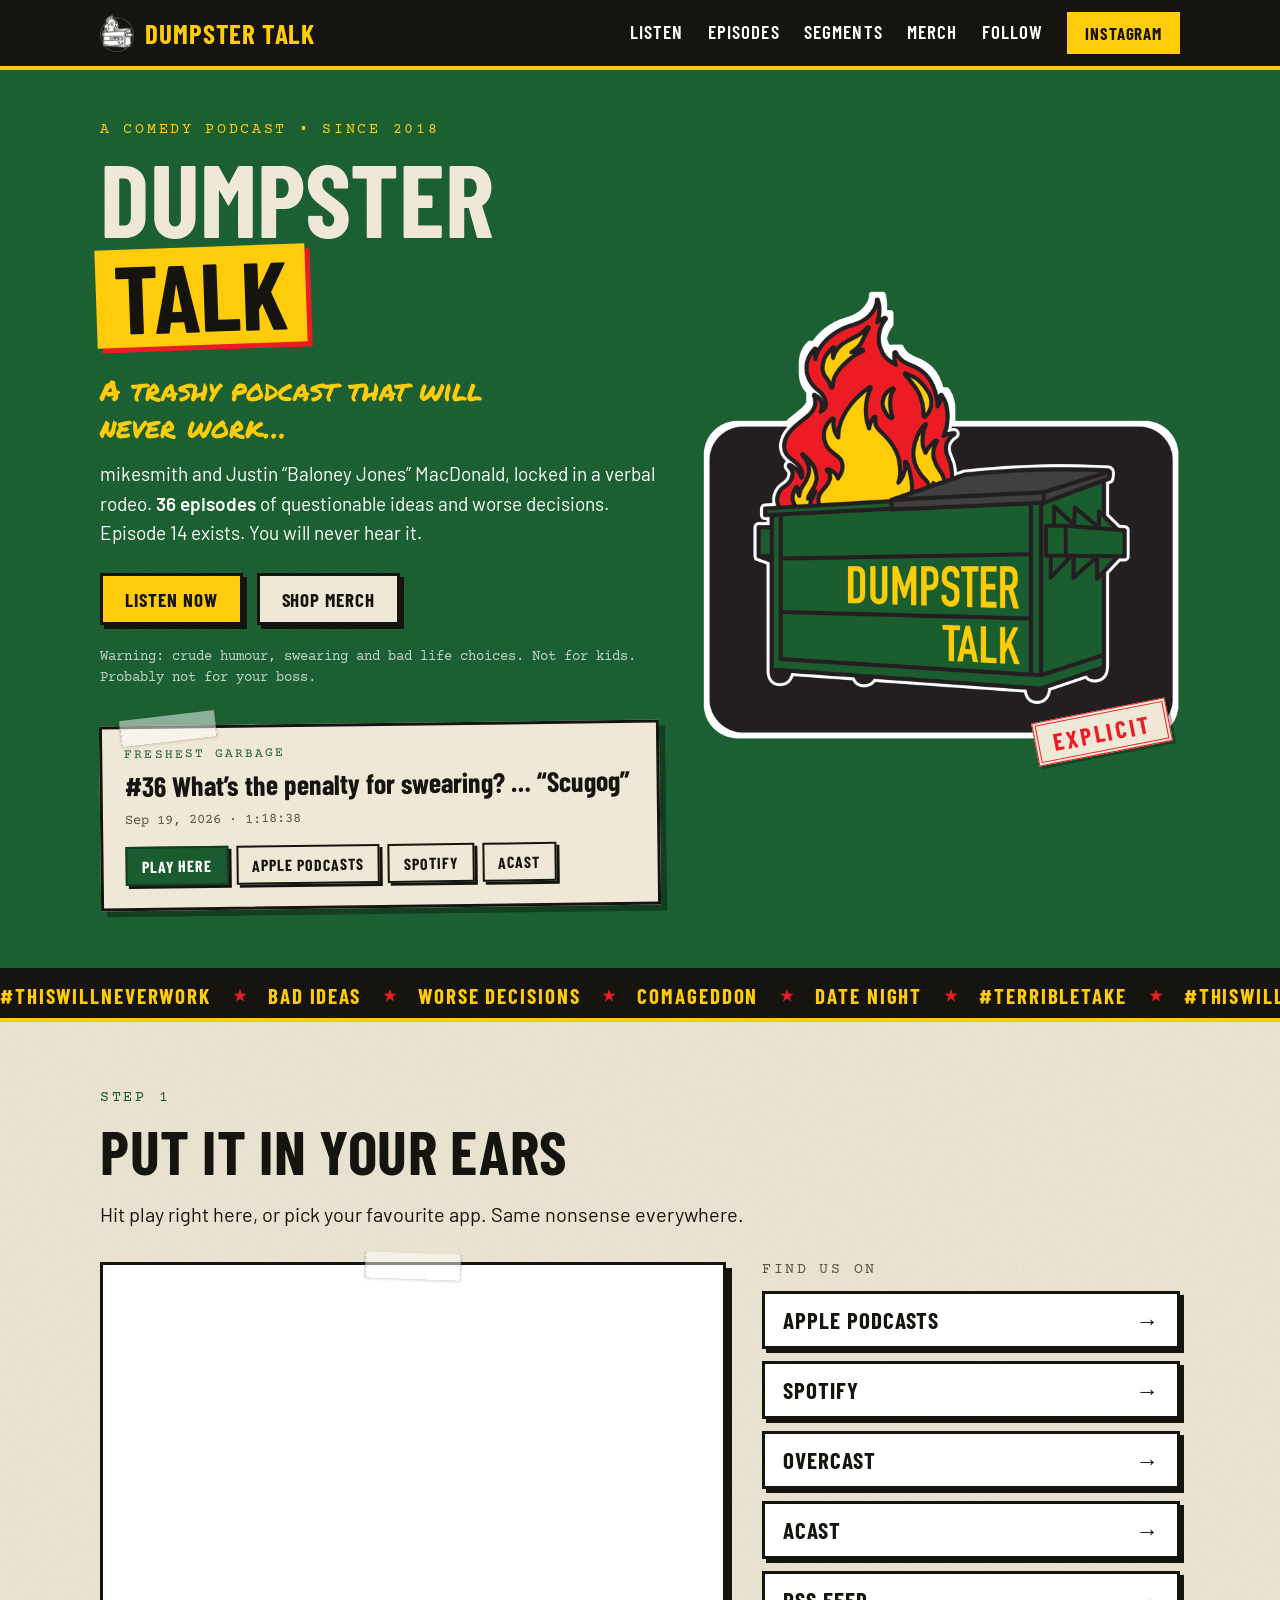
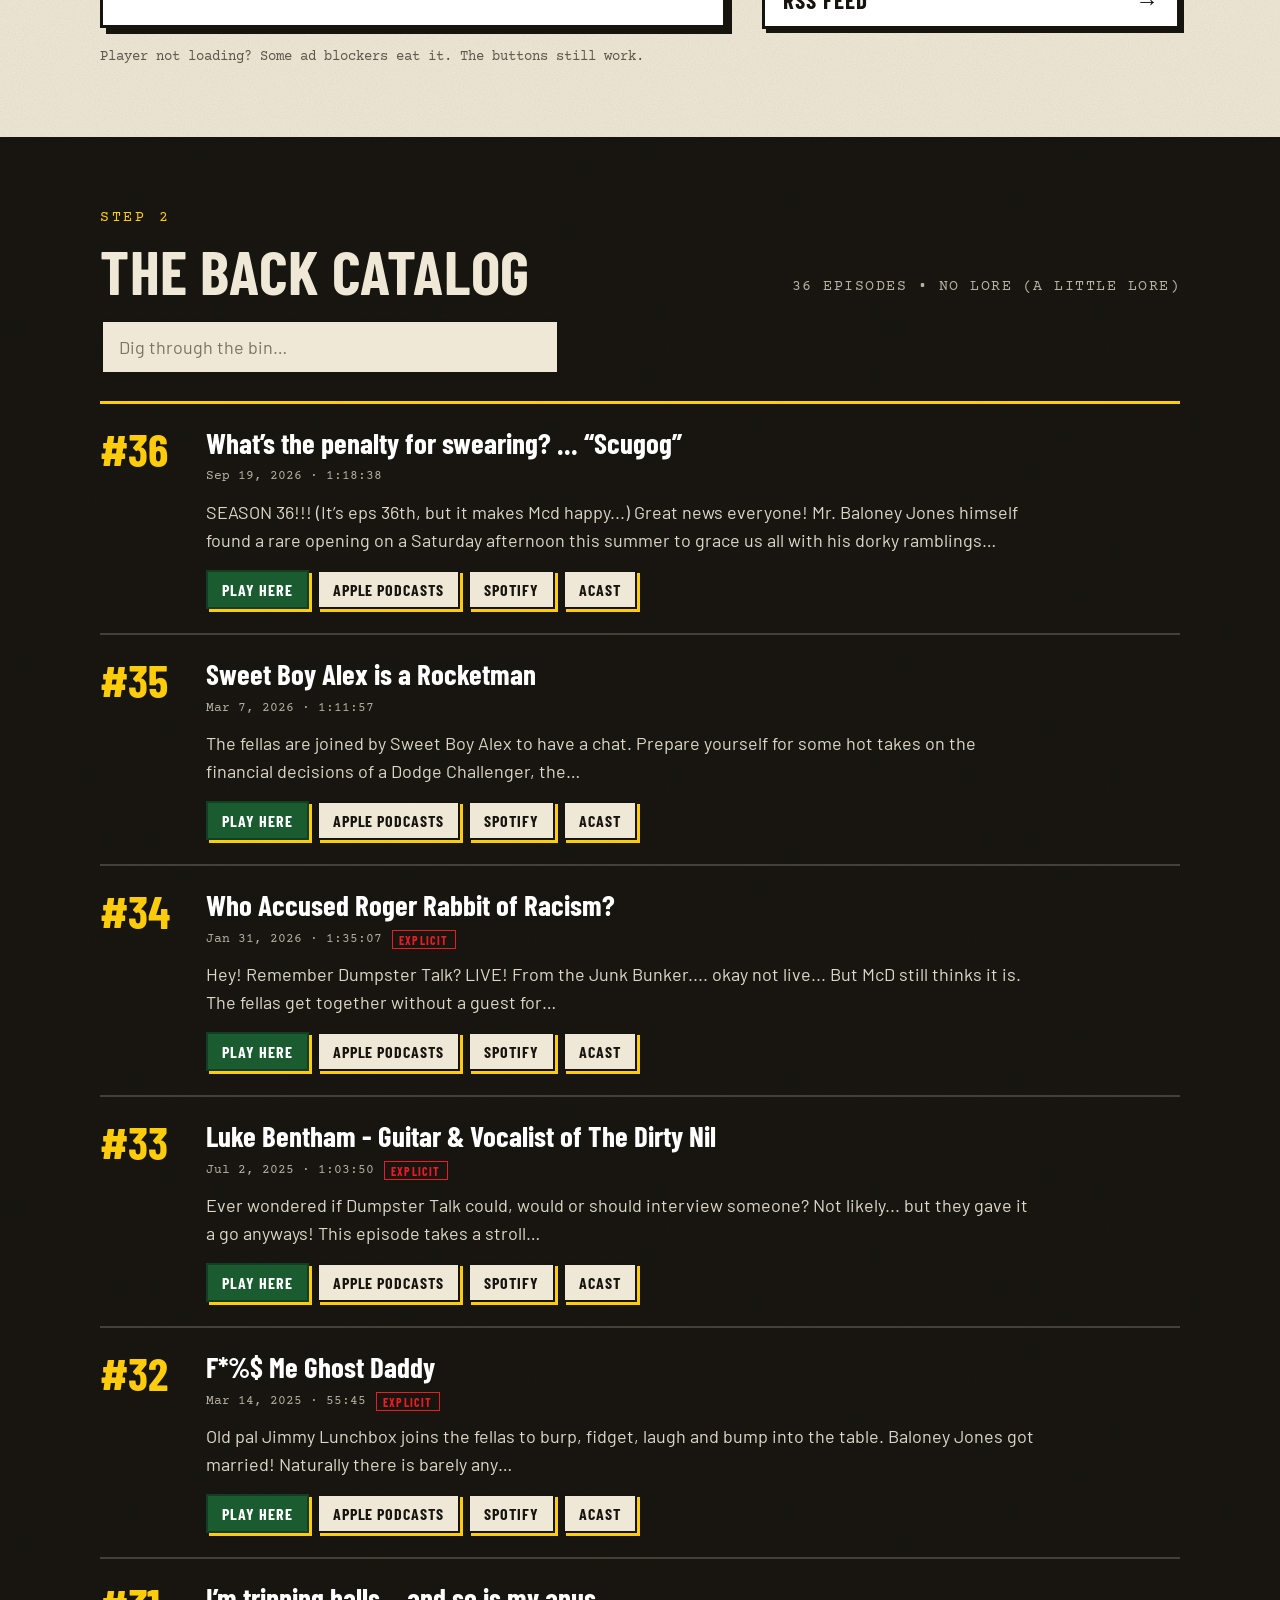
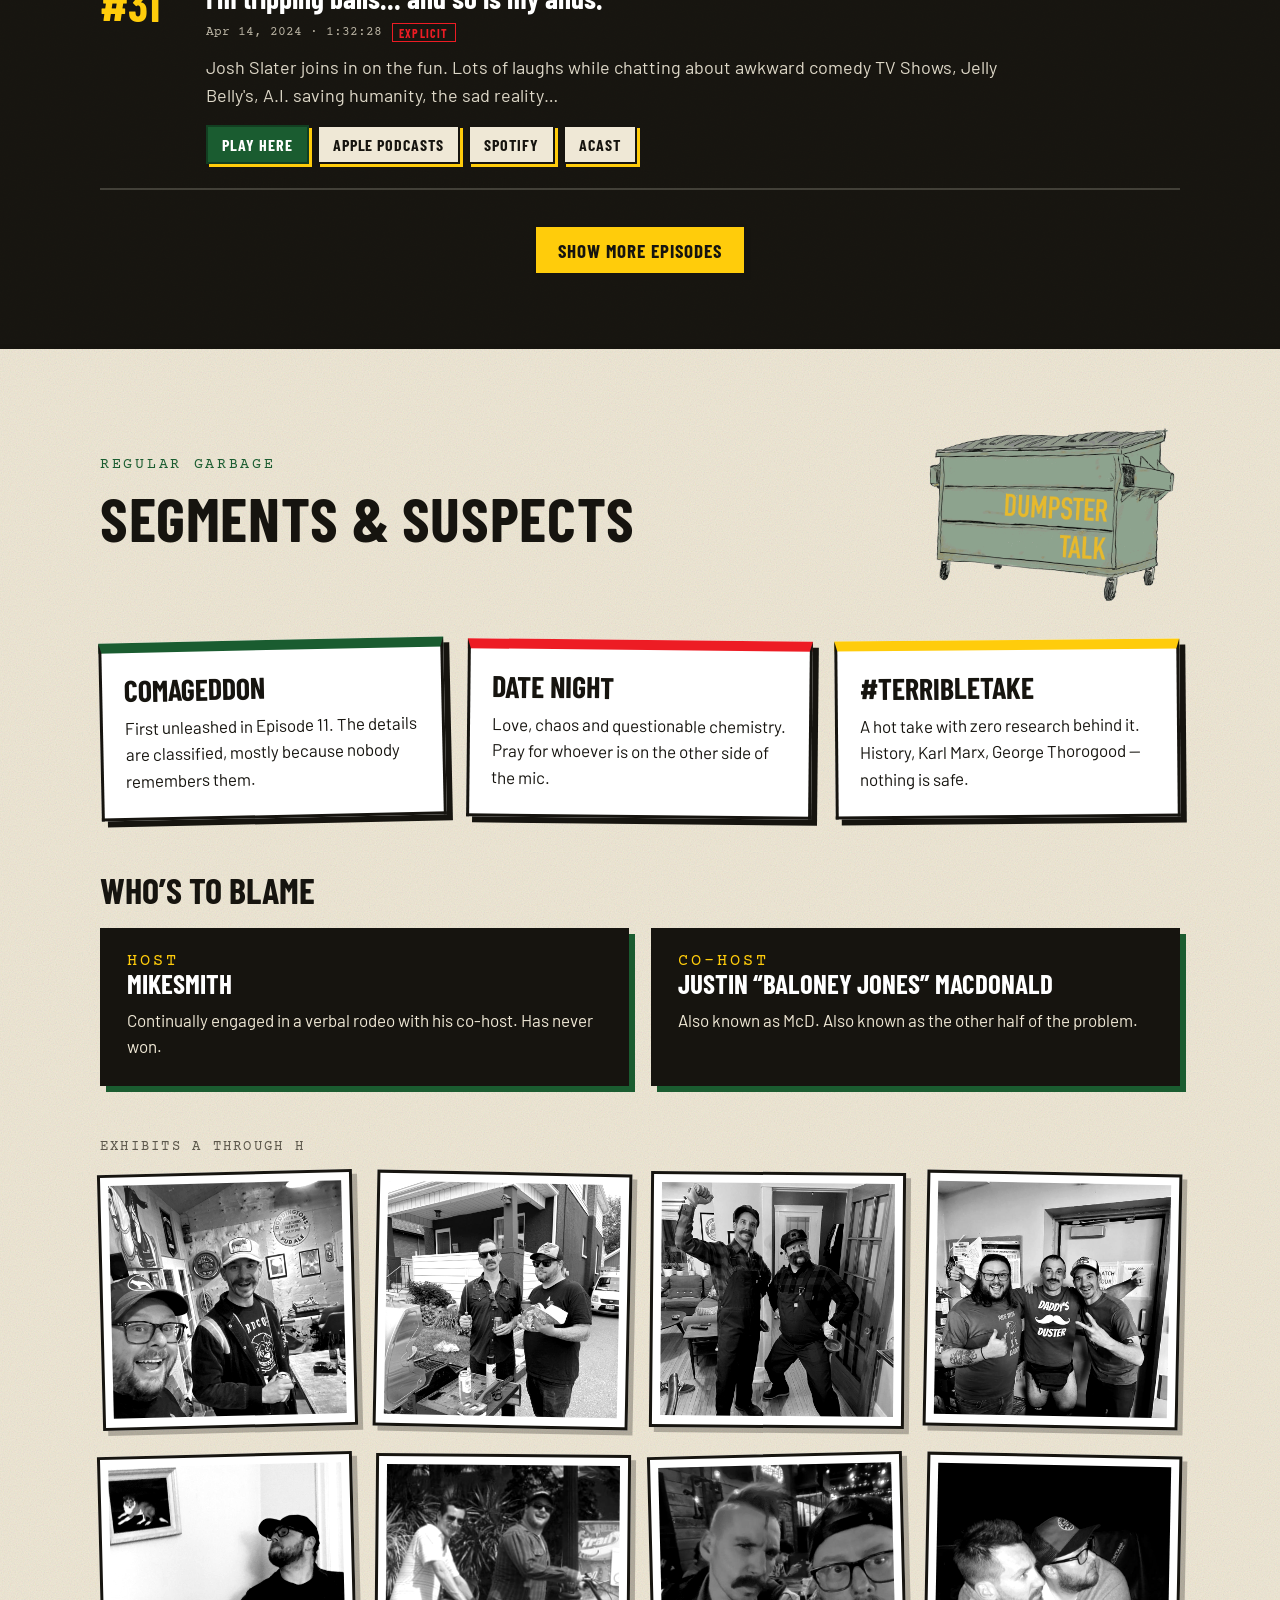
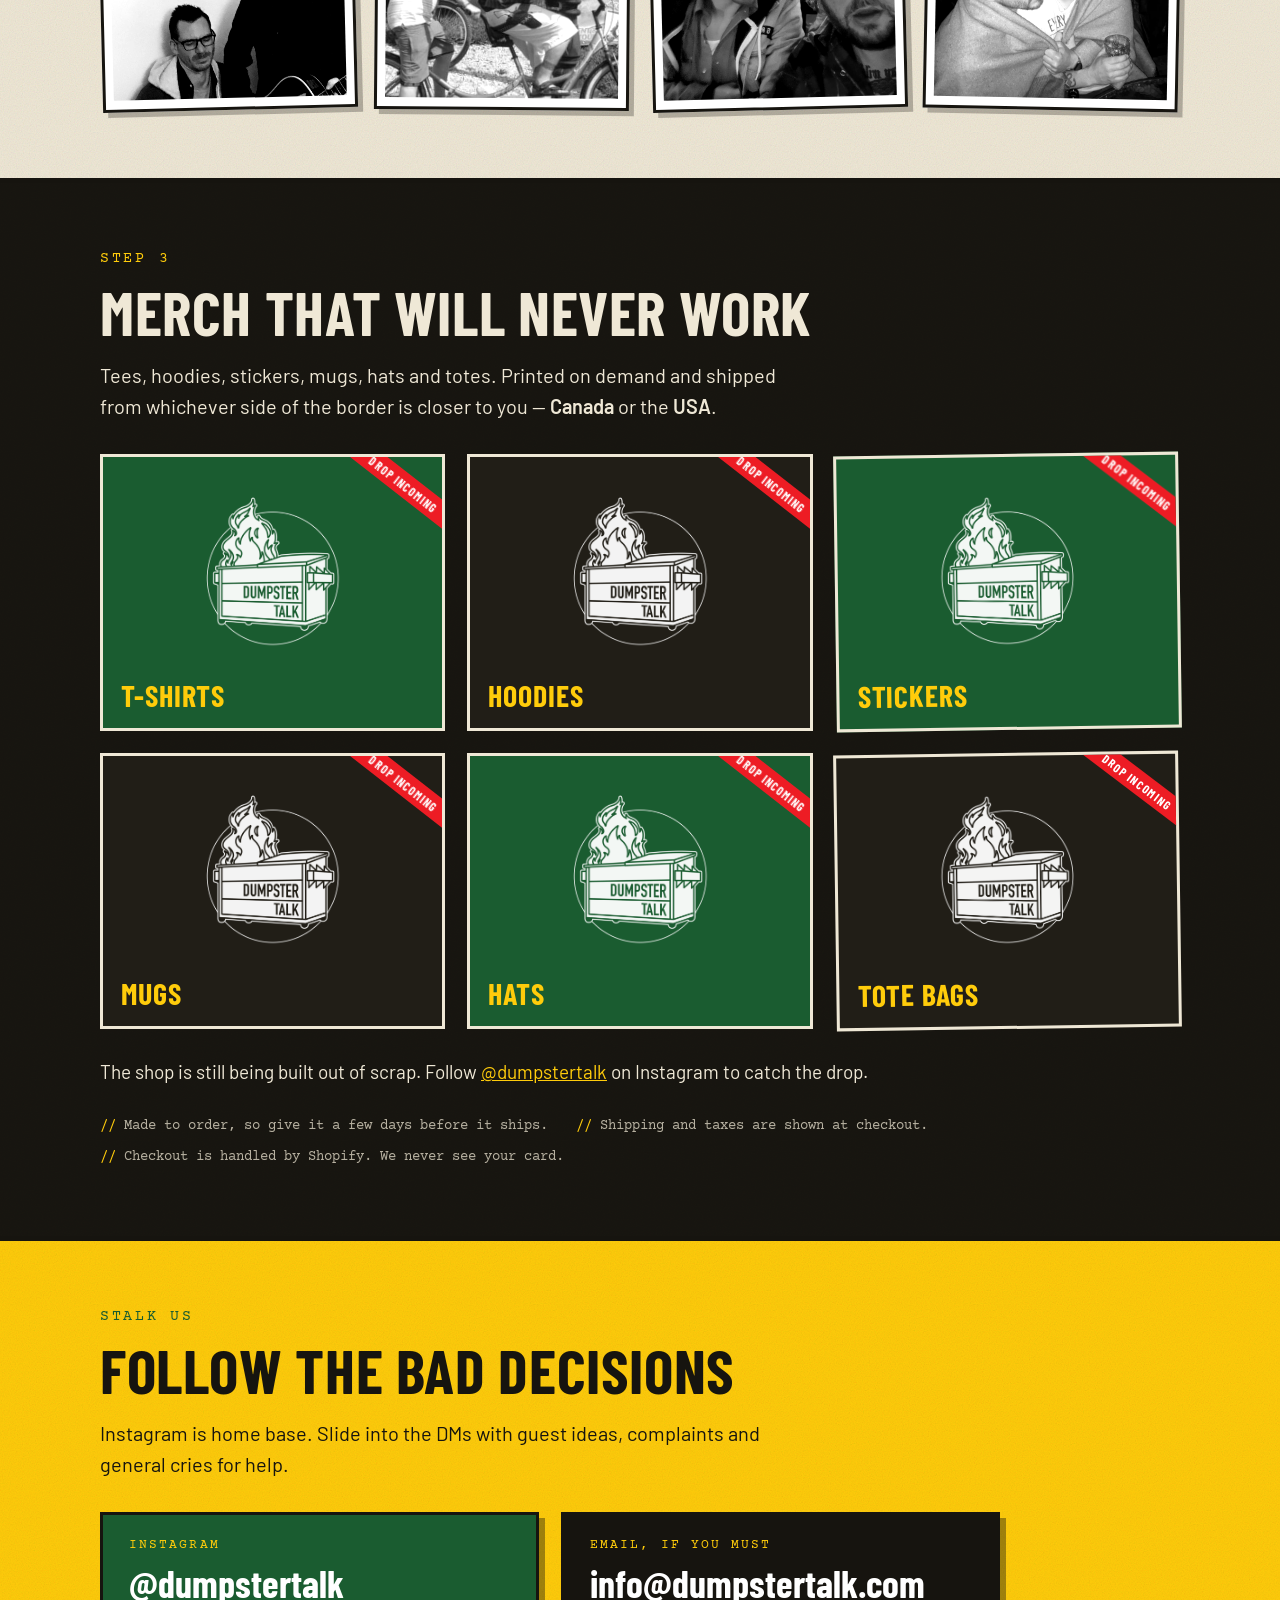
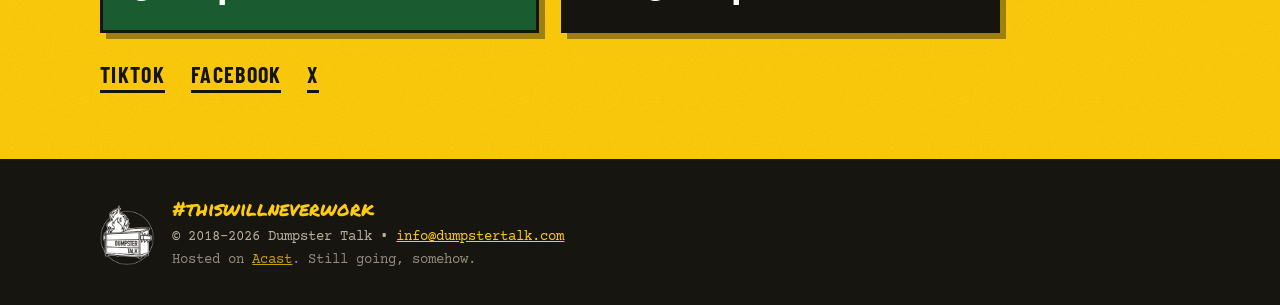
==== index.html @ 4a27d64e "Add files via upload" ====
<!doctype html>
<html lang="en">
<head>
  <meta charset="utf-8">
  <meta name="viewport" content="width=device-width, initial-scale=1">
  <title>Dumpster Talk | A trashy podcast that will never work</title>
  <meta name="description" content="Dumpster Talk: mikesmith and Justin “Baloney Jones” MacDonald, locked in a verbal rodeo since 2018. Listen on Apple Podcasts, Spotify and everywhere else. #thiswillneverwork">
  <link rel="canonical" href="https://www.dumpstertalk.com/">
  <meta name="theme-color" content="#16140f">

  <meta property="og:type" content="website">
  <meta property="og:site_name" content="Dumpster Talk">
  <meta property="og:title" content="Dumpster Talk | A trashy podcast that will never work">
  <meta property="og:description" content="Questionable ideas and worse decisions since 2018. Listen on Apple Podcasts, Spotify and everywhere else.">
  <meta property="og:url" content="https://www.dumpstertalk.com/">
  <meta property="og:image" content="https://www.dumpstertalk.com/assets/img/share.png">
  <meta name="twitter:card" content="summary_large_image">

  <link rel="icon" href="favicon.ico" sizes="any">
  <link rel="icon" type="image/png" sizes="48x48" href="assets/favicon-48.png">
  <link rel="icon" type="image/png" sizes="192x192" href="assets/favicon-192.png">
  <link rel="apple-touch-icon" href="assets/apple-touch-icon.png">

  <link rel="preload" href="assets/fonts/barlow-condensed-latin-700-normal.woff2" as="font" type="font/woff2" crossorigin>
  <link rel="preload" href="assets/fonts/barlow-latin-400-normal.woff2" as="font" type="font/woff2" crossorigin>
  <link rel="stylesheet" href="assets/style.css">

  <script type="application/ld+json">
  {
    "@context": "https://schema.org",
    "@type": "PodcastSeries",
    "name": "Dumpster Talk",
    "url": "https://www.dumpstertalk.com/",
    "description": "A comedy podcast from mikesmith and Justin “Baloney Jones” MacDonald. Questionable ideas and worse decisions since 2018.",
    "image": "https://www.dumpstertalk.com/assets/img/share.png",
    "webFeed": "https://feeds.acast.com/public/shows/dumpstertalk",
    "sameAs": [
      "https://podcasts.apple.com/us/podcast/dumpster-talk/id1402693187",
      "https://open.spotify.com/show/6BAHHbgVz55KW9GHR7UkGF",
      "https://www.instagram.com/dumpstertalk",
      "https://www.tiktok.com/@dumpstertalkpodcast",
      "https://www.facebook.com/dumpstertalk",
      "https://www.x.com/dumpstertalk"
    ]
  }
  </script>
</head>
<body>
  <a class="skip" href="#main">Skip to content</a>

  <header class="site-header">
    <div class="wrap bar">
      <a class="brand" href="#top" aria-label="Dumpster Talk, back to top">
        <img src="assets/img/logo-line.png" alt="" width="36" height="40">
        <span>Dumpster Talk</span>
      </a>
      <button class="nav-toggle" type="button" aria-expanded="false" aria-controls="site-nav">Menu</button>
      <nav class="site-nav" id="site-nav" aria-label="Main">
        <a href="#listen">Listen</a>
        <a href="#episodes">Episodes</a>
        <a href="#segments">Segments</a>
        <a href="#merch">Merch</a>
        <a href="#follow">Follow</a>
        <a class="btn btn-yellow btn-sm" href="https://www.instagram.com/dumpstertalk" target="_blank" rel="noopener">Instagram</a>
      </nav>
    </div>
  </header>

  <main id="main">

    <!-- HERO -->
    <section class="hero grain" id="top">
      <div class="wrap hero-grid">
        <div class="hero-text">
          <p class="kicker">A comedy podcast &bull; since 2018</p>
          <h1 class="hero-title"><span class="ht-1">Dumpster</span><span class="ht-2">Talk</span></h1>
          <p class="tagline">A trashy podcast that will never work&hellip;</p>
          <p class="lede">
            mikesmith and Justin &ldquo;Baloney Jones&rdquo; MacDonald, locked in a verbal rodeo.
            <strong><span data-ep-count>36</span> episodes</strong> of questionable ideas and worse decisions.
            Episode 14 exists. You will never hear it.
          </p>
          <div class="btn-row">
            <a class="btn btn-yellow" href="#listen">Listen now</a>
            <a class="btn btn-white" href="#merch">Shop merch</a>
          </div>
          <p class="warning">Warning: crude humour, swearing and bad life choices. Not for kids. Probably not for your boss.</p>

          <div class="latest card-tilt" id="latest" hidden>
            <span class="tape tape-tl" aria-hidden="true"></span>
            <p class="latest-label">Freshest garbage</p>
            <h2 class="latest-title" id="latest-title"></h2>
            <p class="latest-meta" id="latest-meta"></p>
            <div class="ep-actions" id="latest-actions"></div>
          </div>
        </div>

        <div class="hero-art">
          <img src="assets/img/logo-color.png" width="1400" height="1318" alt="Dumpster Talk logo: a green dumpster on fire">
          <span class="stamp" aria-hidden="true">Explicit</span>
        </div>
      </div>
    </section>

    <!-- TICKER -->
    <div class="ticker" aria-hidden="true">
      <div class="ticker-track">
        <span>#thiswillneverwork</span><b>&#9733;</b><span>bad ideas</span><b>&#9733;</b><span>worse decisions</span><b>&#9733;</b><span>comageddon</span><b>&#9733;</b><span>date night</span><b>&#9733;</b><span>#terribletake</span><b>&#9733;</b>
        <span>#thiswillneverwork</span><b>&#9733;</b><span>bad ideas</span><b>&#9733;</b><span>worse decisions</span><b>&#9733;</b><span>comageddon</span><b>&#9733;</b><span>date night</span><b>&#9733;</b><span>#terribletake</span><b>&#9733;</b>
      </div>
    </div>

    <!-- LISTEN -->
    <section class="section paper grain" id="listen">
      <div class="wrap">
        <p class="kicker on-paper">Step 1</p>
        <h2 class="section-title">Put it in your ears</h2>
        <p class="section-lede">Hit play right here, or pick your favourite app. Same nonsense everywhere.</p>

        <div class="listen-grid">
          <div>
            <div class="player-box">
              <span class="tape tape-top" aria-hidden="true"></span>
              <iframe id="player" title="Dumpster Talk player" src="https://embed.acast.com/6254949841eb830014151378?feed=true" width="100%" height="360" frameborder="0" loading="lazy" allow="autoplay; clipboard-write"></iframe>
            </div>
            <p class="player-note">
              <button class="linklike" id="player-reset" type="button" hidden>&larr; Back to the full episode list in the player</button>
              <span class="player-fallback">Player not loading? Some ad blockers eat it. The buttons still work.</span>
            </p>
          </div>
          <div>
            <p class="small-head">Find us on</p>
            <ul class="plat-list">
              <li><a href="https://podcasts.apple.com/us/podcast/dumpster-talk/id1402693187" target="_blank" rel="noopener">Apple Podcasts <i aria-hidden="true">&rarr;</i></a></li>
              <li><a href="https://open.spotify.com/show/6BAHHbgVz55KW9GHR7UkGF" target="_blank" rel="noopener">Spotify <i aria-hidden="true">&rarr;</i></a></li>
              <li><a href="https://overcast.fm/itunes1402693187" target="_blank" rel="noopener">Overcast <i aria-hidden="true">&rarr;</i></a></li>
              <li><a href="https://shows.acast.com/dumpstertalk" target="_blank" rel="noopener">Acast <i aria-hidden="true">&rarr;</i></a></li>
              <li><a href="https://feeds.acast.com/public/shows/dumpstertalk" target="_blank" rel="noopener">RSS feed <i aria-hidden="true">&rarr;</i></a></li>
              <!-- More platforms: copy one of the lines above and swap in the name and link. -->
            </ul>
          </div>
        </div>
      </div>
    </section>

    <!-- EPISODES -->
    <section class="section dark grain" id="episodes">
      <div class="wrap">
        <div class="section-head">
          <div>
            <p class="kicker">Step 2</p>
            <h2 class="section-title">The back catalog</h2>
          </div>
          <p class="count"><span data-ep-count>36</span> episodes &bull; no lore (a little lore)</p>
        </div>

        <label class="search">
          <span class="sr-only">Search episodes</span>
          <input id="ep-search" type="search" placeholder="Dig through the bin&hellip;" autocomplete="off">
        </label>

        <ol class="ep-list" id="ep-list"></ol>
        <p class="more-row"><button class="btn btn-yellow" id="ep-more" type="button" hidden>Show more episodes</button></p>
        <noscript><p>Turn on JavaScript to dig through the bin here, or <a href="https://shows.acast.com/dumpstertalk">see every episode on Acast</a>.</p></noscript>
      </div>
    </section>

    <!-- SEGMENTS + SUSPECTS -->
    <section class="section paper grain" id="segments">
      <div class="wrap">
        <div class="seg-head">
          <div>
            <p class="kicker on-paper">Regular garbage</p>
            <h2 class="section-title">Segments &amp; suspects</h2>
          </div>
          <img class="seg-sketch" src="assets/img/sketch.png" width="760" height="552" alt="A hand-drawn green dumpster with Dumpster Talk on the side" loading="lazy">
        </div>

        <ul class="tickets">
          <li class="ticket t1">
            <h3>Comageddon</h3>
            <p>First unleashed in Episode 11. The details are classified, mostly because nobody remembers them.</p>
          </li>
          <li class="ticket t2">
            <h3>Date Night</h3>
            <p>Love, chaos and questionable chemistry. Pray for whoever is on the other side of the mic.</p>
          </li>
          <li class="ticket t3">
            <h3>#TerribleTake</h3>
            <p>A hot take with zero research behind it. History, Karl Marx, George Thorogood &mdash; nothing is safe.</p>
          </li>
        </ul>

        <h3 class="sub-title">Who&rsquo;s to blame</h3>
        <div class="hosts">
          <article class="host">
            <p class="host-role">Host</p>
            <h4>mikesmith</h4>
            <p>Continually engaged in a verbal rodeo with his co-host. Has never won.</p>
          </article>
          <article class="host">
            <p class="host-role">Co-host</p>
            <h4>Justin &ldquo;Baloney Jones&rdquo; MacDonald</h4>
            <p>Also known as McD. Also known as the other half of the problem.</p>
          </article>
        </div>

        <p class="wall-label">Exhibits A through H</p>
        <ul class="wall">
          <li class="snap"><img src="assets/img/photos/bunker.jpg" width="880" height="1173" alt="The two hosts in a wood-panelled garage" loading="lazy"></li>
          <li class="snap"><img src="assets/img/photos/bbq.jpg" width="880" height="1173" alt="The two hosts standing at a barbecue holding hot dogs" loading="lazy"></li>
          <li class="snap"><img src="assets/img/photos/costumes.jpg" width="880" height="1173" alt="The two hosts in overalls and fake moustaches" loading="lazy"></li>
          <li class="snap"><img src="assets/img/photos/darts.jpg" width="880" height="1173" alt="Three friends posing in a dart league room" loading="lazy"></li>
          <li class="snap"><img src="assets/img/photos/guitar.jpg" width="880" height="880" alt="One host playing guitar while the other sits beside him" loading="lazy"></li>
          <li class="snap"><img src="assets/img/photos/bike.jpg" width="880" height="495" alt="The two hosts on a tandem bicycle" loading="lazy"></li>
          <li class="snap"><img src="assets/img/photos/bar.jpg" width="880" height="660" alt="The two hosts in a bar" loading="lazy"></li>
          <li class="snap"><img src="assets/img/photos/blanket.jpg" width="880" height="660" alt="The two hosts wrapped in one blanket outdoors at night" loading="lazy"></li>
        </ul>
      </div>
    </section>

    <!-- MERCH -->
    <section class="section dark grain" id="merch">
      <div class="wrap">
        <p class="kicker">Step 3</p>
        <h2 class="section-title">Merch that will never work</h2>
        <p class="section-lede">Tees, hoodies, stickers, mugs, hats and totes. Printed on demand and shipped from whichever side of the border is closer to you &mdash; <strong>Canada</strong> or the <strong>USA</strong>.</p>

        <div id="merch-store" class="merch-store" aria-live="polite"></div>

        <ul class="merch-notes">
          <li>Made to order, so give it a few days before it ships.</li>
          <li>Shipping and taxes are shown at checkout.</li>
          <li>Checkout is handled by Shopify. We never see your card.</li>
        </ul>
      </div>
    </section>

    <!-- FOLLOW -->
    <section class="section yellow grain" id="follow">
      <div class="wrap">
        <p class="kicker on-paper">Stalk us</p>
        <h2 class="section-title">Follow the bad decisions</h2>
        <p class="section-lede">Instagram is home base. Slide into the DMs with guest ideas, complaints and general cries for help.</p>

        <div class="contact-grid">
          <a class="contact-card primary" href="https://www.instagram.com/dumpstertalk" target="_blank" rel="noopener">
            <span class="cc-label">Instagram</span>
            <span class="cc-main">@dumpstertalk</span>
          </a>
          <a class="contact-card" href="mailto:info@dumpstertalk.com">
            <span class="cc-label">Email, if you must</span>
            <span class="cc-main">info@dumpstertalk.com</span>
          </a>
        </div>

        <ul class="social-row">
          <li><a href="https://www.tiktok.com/@dumpstertalkpodcast" target="_blank" rel="noopener">TikTok</a></li>
          <li><a href="https://www.facebook.com/dumpstertalk" target="_blank" rel="noopener">Facebook</a></li>
          <li><a href="https://www.x.com/dumpstertalk" target="_blank" rel="noopener">X</a></li>
        </ul>
      </div>
    </section>
  </main>

  <footer class="site-footer grain">
    <div class="wrap foot">
      <img src="assets/img/logo-line.png" alt="" width="54" height="60">
      <div>
        <p class="foot-tag">#thiswillneverwork</p>
        <p class="foot-line">&copy; 2018&ndash;<span data-year>2026</span> Dumpster Talk &bull; <a href="mailto:info@dumpstertalk.com">info@dumpstertalk.com</a></p>
        <p class="foot-line small">Hosted on <a href="https://shows.acast.com/dumpstertalk" target="_blank" rel="noopener">Acast</a>. Still going, somehow.</p>
      </div>
    </div>
  </footer>

  <script src="data/episodes.js"></script>
  <script src="assets/store-config.js"></script>
  <script src="assets/main.js"></script>
</body>
</html>
---- assets/style.css ----
/* ==========================================================
   DUMPSTER TALK
   Colours and type come from the show's own logos.
   Change a colour in :root and the whole site follows.
   ========================================================== */

/* Self-hosted fonts (SIL Open Font License, see assets/fonts) */
@font-face { font-family: "Barlow Condensed"; font-weight: 600; font-style: normal; font-display: swap; src: url("fonts/barlow-condensed-latin-600-normal.woff2") format("woff2"); }
@font-face { font-family: "Barlow Condensed"; font-weight: 700; font-style: normal; font-display: swap; src: url("fonts/barlow-condensed-latin-700-normal.woff2") format("woff2"); }
@font-face { font-family: "Barlow"; font-weight: 400; font-style: normal; font-display: swap; src: url("fonts/barlow-latin-400-normal.woff2") format("woff2"); }
@font-face { font-family: "Barlow"; font-weight: 600; font-style: normal; font-display: swap; src: url("fonts/barlow-latin-600-normal.woff2") format("woff2"); }
@font-face { font-family: "Permanent Marker"; font-weight: 400; font-style: normal; font-display: swap; src: url("fonts/permanent-marker-latin-400-normal.woff2") format("woff2"); }
@font-face { font-family: "Courier Prime"; font-weight: 400; font-style: normal; font-display: swap; src: url("fonts/courier-prime-latin-400-normal.woff2") format("woff2"); }

:root {
  --green: #1a5c30;
  --green-dark: #123f21;
  --yellow: #ffcc0b;
  --red: #ed1c24;
  --ink: #16140f;
  --paper: #efe8d6;
  --white: #ffffff;
  --muted: #5c574b;
  --line: #cfc7b0;
  --dim: #b7b1a1;

  --head: "Barlow Condensed", "Arial Narrow", Arial, sans-serif;
  --body: "Barlow", Arial, sans-serif;
  --marker: "Permanent Marker", "Comic Sans MS", cursive;
  --mono: "Courier Prime", "Courier New", monospace;
  --border: 3px solid var(--ink);
}

*, *::before, *::after { box-sizing: border-box; }
html { scroll-behavior: smooth; scroll-padding-top: 72px; }
body {
  margin: 0;
  background: var(--paper);
  color: var(--ink);
  font: 400 18px/1.55 var(--body);
  -webkit-font-smoothing: antialiased;
  overflow-x: hidden;
}
img { max-width: 100%; height: auto; display: block; }
a { color: inherit; }
h1, h2, h3, h4 { font-family: var(--head); font-weight: 700; line-height: 1; margin: 0; }
p { margin: 0 0 1em; }
[hidden] { display: none !important; }
strong { font-weight: 600; }

:focus-visible { outline: 3px solid var(--red); outline-offset: 3px; }
.dark :focus-visible, .site-header :focus-visible, .site-footer :focus-visible, .hero :focus-visible { outline-color: var(--yellow); }

.wrap { width: 100%; max-width: 1120px; margin: 0 auto; padding: 0 20px; position: relative; z-index: 1; }
.sr-only { position: absolute; width: 1px; height: 1px; overflow: hidden; clip: rect(0 0 0 0); white-space: nowrap; }
.skip { position: absolute; left: 12px; top: -70px; background: var(--yellow); color: var(--ink); padding: 10px 14px; font-weight: 600; z-index: 100; border: var(--border); }
.skip:focus { top: 12px; }

/* ---------- Grubby paper grain ---------- */
.grain { position: relative; }
.grain::after {
  content: ""; position: absolute; inset: 0; pointer-events: none; z-index: 0;
  opacity: .5; mix-blend-mode: multiply;
  background-image: url("data:image/svg+xml,%3Csvg xmlns='http://www.w3.org/2000/svg' width='220' height='220'%3E%3Cfilter id='n'%3E%3CfeTurbulence type='fractalNoise' baseFrequency='.85' numOctaves='3'/%3E%3C/filter%3E%3Crect width='220' height='220' filter='url(%23n)' opacity='.38'/%3E%3C/svg%3E");
}
.dark.grain::after, .hero.grain::after, .site-footer.grain::after { mix-blend-mode: overlay; opacity: .42; }

/* ---------- Buttons ---------- */
.btn {
  display: inline-block;
  font: 700 19px/1 var(--head);
  text-transform: uppercase;
  letter-spacing: .05em;
  text-decoration: none;
  padding: 14px 22px 13px;
  border: var(--border);
  cursor: pointer;
  background: var(--white);
  color: var(--ink);
  box-shadow: 4px 4px 0 var(--ink);
  transition: transform .08s, box-shadow .08s;
}
.btn:hover { transform: translate(-2px, -2px); box-shadow: 6px 6px 0 var(--ink); }
.btn:active { transform: translate(2px, 2px); box-shadow: 1px 1px 0 var(--ink); }
.btn-yellow { background: var(--yellow); }
.btn-white { background: var(--paper); }
.btn-sm { padding: 10px 15px 9px; font-size: 17px; box-shadow: 3px 3px 0 var(--ink); }
.btn-row { display: flex; flex-wrap: wrap; gap: 14px; margin-top: 26px; }

/* ---------- Tape ---------- */
.tape {
  position: absolute; width: 96px; height: 26px; z-index: 3;
  background: rgba(255,255,255,.5);
  border-left: 1px dashed rgba(0,0,0,.22);
  border-right: 1px dashed rgba(0,0,0,.22);
  box-shadow: 0 1px 3px rgba(0,0,0,.18);
}
.tape-tl { top: -13px; left: 18px; transform: rotate(-6deg); }
.tape-top { top: -12px; left: 50%; margin-left: -48px; transform: rotate(2deg); }

/* ---------- Header ---------- */
.site-header { position: sticky; top: 0; z-index: 50; background: var(--ink); color: var(--white); border-bottom: 4px solid var(--yellow); }
.bar { display: flex; align-items: center; justify-content: space-between; min-height: 66px; gap: 16px; }
.brand { display: flex; align-items: center; gap: 11px; text-decoration: none; }
.brand img { height: 38px; width: auto; }
.brand span { font: 700 27px/1 var(--head); text-transform: uppercase; letter-spacing: .03em; color: var(--yellow); }
.site-nav { display: flex; align-items: center; gap: 24px; }
.site-nav a:not(.btn) { font: 600 19px/1 var(--head); text-transform: uppercase; letter-spacing: .06em; text-decoration: none; padding: 6px 0; border-bottom: 3px solid transparent; }
.site-nav a:not(.btn):hover { border-bottom-color: var(--yellow); }
.site-nav .btn { box-shadow: none; border-color: var(--yellow); }
.nav-toggle { display: none; font: 700 18px/1 var(--head); text-transform: uppercase; letter-spacing: .06em; background: none; color: var(--white); border: 2px solid var(--white); padding: 9px 14px 8px; cursor: pointer; }

/* ---------- Kickers, titles ---------- */
.kicker { font: 400 15px/1 var(--mono); text-transform: uppercase; letter-spacing: .18em; margin: 0 0 14px; color: var(--yellow); }
.kicker.on-paper { color: var(--green); }
.section-title { font-size: clamp(42px, 6vw, 62px); text-transform: uppercase; letter-spacing: .01em; margin: 0 0 18px; text-wrap: balance; }
.section-lede { font-size: 20px; max-width: 34em; margin: 0 0 32px; }
.small-head { font: 400 15px/1 var(--mono); text-transform: uppercase; letter-spacing: .16em; color: var(--muted); margin: 0 0 14px; }
.sub-title { font-size: clamp(28px, 4vw, 36px); text-transform: uppercase; margin: 54px 0 20px; }

/* ---------- Hero ---------- */
.hero { background: var(--green); color: var(--white); padding: 52px 0 60px; border-bottom: 5px solid var(--ink); }
.hero-grid { display: grid; grid-template-columns: 1.08fr .92fr; gap: 40px; align-items: center; }
.hero-title { display: flex; flex-direction: column; align-items: flex-start; gap: 4px; }
.ht-1 { font-size: clamp(56px, 8.6vw, 104px); line-height: .88; text-transform: uppercase; color: var(--paper); }
.ht-2 {
  font-size: clamp(52px, 8vw, 96px); line-height: .9; text-transform: uppercase;
  color: var(--ink); background: var(--yellow); padding: 4px 18px 8px;
  transform: rotate(-2deg); box-shadow: 5px 5px 0 var(--red); margin-left: -4px;
}
.tagline { font: 400 clamp(21px, 3vw, 29px)/1.28 var(--marker); color: var(--yellow); margin: 26px 0 14px; max-width: 16em; }
.lede { font-size: 19px; max-width: 30em; margin: 0; }
.warning { font: 400 14px/1.5 var(--mono); color: rgba(255,255,255,.72); margin: 22px 0 0; max-width: 40em; }

.hero-art { position: relative; }
.hero-art img { width: 100%; max-width: 520px; margin-left: auto; }
.stamp {
  position: absolute; right: 2%; bottom: -14px;
  font: 700 24px/1 var(--head); text-transform: uppercase; letter-spacing: .12em;
  color: var(--red); border: 4px double var(--red); padding: 7px 14px 5px;
  transform: rotate(-11deg); background: var(--paper);
  box-shadow: 3px 3px 0 rgba(0,0,0,.28);
}

.latest { position: relative; margin-top: 34px; background: var(--paper); color: var(--ink); border: var(--border); padding: 20px 22px 22px; max-width: 560px; box-shadow: 6px 6px 0 rgba(0,0,0,.35); }
.card-tilt { transform: rotate(-.7deg); }
.latest-label { font: 400 13px/1 var(--mono); text-transform: uppercase; letter-spacing: .16em; color: var(--green); margin: 0 0 10px; }
.latest-title { font-size: 28px; line-height: 1.06; }
.latest-meta { font: 400 14px/1.5 var(--mono); color: var(--muted); margin: 9px 0 14px; display: flex; flex-wrap: wrap; align-items: center; gap: 4px 10px; }

/* ---------- Ticker ---------- */
.ticker { background: var(--ink); color: var(--yellow); overflow: hidden; padding: 11px 0; border-bottom: 4px solid var(--yellow); }
.ticker-track { display: flex; align-items: center; gap: 22px; width: max-content; animation: roll 42s linear infinite; }
.ticker-track span { font: 700 21px/1 var(--head); text-transform: uppercase; letter-spacing: .09em; white-space: nowrap; }
.ticker-track b { color: var(--red); font-size: 15px; }
@keyframes roll { from { transform: translateX(0); } to { transform: translateX(-50%); } }

/* ---------- Sections ---------- */
.section { padding: 68px 0; border-bottom: 5px solid var(--ink); }
.paper { background: var(--paper); }
.dark { background: var(--ink); color: var(--paper); }
.yellow { background: var(--yellow); }
.section-head { display: flex; align-items: flex-end; justify-content: space-between; gap: 18px; flex-wrap: wrap; }
.count { font: 400 15px/1.4 var(--mono); text-transform: uppercase; letter-spacing: .1em; color: var(--dim); margin: 0 0 22px; }

/* ---------- Listen ---------- */
.listen-grid { display: grid; grid-template-columns: 1.5fr 1fr; gap: 36px; align-items: start; }
.player-box { position: relative; border: var(--border); background: var(--white); box-shadow: 6px 6px 0 var(--ink); }
.player-box iframe { display: block; border: 0; width: 100%; }
.player-note { margin: 18px 0 0; font: 400 14px/1.6 var(--mono); color: var(--muted); }
.linklike { display: block; background: none; border: 0; padding: 0; font: 400 14px/1.6 var(--mono); color: var(--green); text-decoration: underline; cursor: pointer; margin-bottom: 4px; }
.plat-list { list-style: none; margin: 0; padding: 0; display: grid; gap: 12px; }
.plat-list a {
  display: flex; justify-content: space-between; align-items: center;
  font: 700 23px/1 var(--head); text-transform: uppercase; letter-spacing: .04em; text-decoration: none;
  background: var(--white); border: var(--border); padding: 15px 18px 14px;
  box-shadow: 4px 4px 0 var(--ink); transition: transform .08s, box-shadow .08s, background .08s;
}
.plat-list a:hover { background: var(--yellow); transform: translate(-2px, -2px); box-shadow: 6px 6px 0 var(--ink); }

/* ---------- Episodes (on the dark section) ---------- */
.search input {
  width: 100%; max-width: 460px; font: 400 18px/1 var(--body); padding: 14px 16px;
  border: var(--border); background: var(--paper); color: var(--ink);
}
.search input::placeholder { color: #7b7565; }
.ep-list { list-style: none; margin: 26px 0 0; padding: 0; border-top: 3px solid var(--yellow); }
.ep { display: grid; grid-template-columns: 88px 1fr; gap: 6px 18px; align-items: start; padding: 24px 0; border-bottom: 2px solid rgba(239,232,214,.2); }
.ep-num { font: 700 46px/.9 var(--head); color: var(--yellow); }
.ep-num.bonus { font-size: 24px; padding-top: 8px; }
.ep-title { font-size: 29px; line-height: 1.06; color: var(--white); }
.ep-meta { font: 400 13px/1.5 var(--mono); color: var(--dim); margin: 9px 0 0; display: flex; flex-wrap: wrap; align-items: center; gap: 4px 10px; }
.tag-explicit { font: 700 12px/1 var(--head); text-transform: uppercase; letter-spacing: .1em; border: 1.5px solid currentColor; padding: 3px 6px 2px; color: var(--red); }
.ep-desc { margin: 12px 0 0; max-width: 46em; color: #ded8c8; }
.ep-actions { display: flex; flex-wrap: wrap; gap: 8px; margin-top: 15px; }
.ep-empty { padding: 26px 0; border-bottom: 2px solid rgba(239,232,214,.2); }
.ep-btn {
  font: 700 16px/1 var(--head); text-transform: uppercase; letter-spacing: .06em; text-decoration: none; cursor: pointer;
  background: var(--paper); color: var(--ink); border: 2px solid var(--ink); padding: 10px 14px 9px; box-shadow: 3px 3px 0 var(--yellow);
}
.ep-btn:hover { background: var(--yellow); }
.ep-btn.play { background: var(--green); color: var(--white); border-color: var(--green-dark); }
.ep-btn.play:hover { background: var(--yellow); color: var(--ink); }
.more-row { margin: 34px 0 0; text-align: center; }
/* Latest-episode card sits on light paper, so flip its buttons */
.latest .ep-btn { box-shadow: 3px 3px 0 var(--ink); }
.latest .tag-explicit { color: var(--red); }

/* ---------- Segments & suspects ---------- */
.seg-head { display: grid; grid-template-columns: 1fr 260px; gap: 24px; align-items: center; margin-bottom: 34px; }
.seg-sketch { width: 100%; transform: rotate(2deg); }
.tickets { list-style: none; margin: 0; padding: 0; display: grid; grid-template-columns: repeat(3, 1fr); gap: 22px; }
.ticket { background: var(--white); border: var(--border); padding: 22px 22px 24px; box-shadow: 6px 6px 0 var(--ink); }
.ticket h3 { font-size: 30px; text-transform: uppercase; margin-bottom: 10px; }
.ticket p { margin: 0; font-size: 17px; }
.ticket.t1 { transform: rotate(-1.2deg); border-top: 10px solid var(--green); }
.ticket.t2 { transform: rotate(.6deg); border-top: 10px solid var(--red); }
.ticket.t3 { transform: rotate(-.5deg); border-top: 10px solid var(--yellow); }

.hosts { display: grid; grid-template-columns: repeat(2, 1fr); gap: 22px; }
.host { background: var(--ink); color: var(--paper); border: var(--border); padding: 22px 24px 24px; box-shadow: 6px 6px 0 var(--green); }
.host-role { font: 400 13px/1 var(--mono); text-transform: uppercase; letter-spacing: .18em; color: var(--yellow); margin: 0 0 10px; }
.host h4 { font-size: 27px; text-transform: uppercase; color: var(--white); margin-bottom: 10px; }
.host p { margin: 0; font-size: 17px; }

.wall-label { font: 400 14px/1 var(--mono); text-transform: uppercase; letter-spacing: .16em; color: var(--muted); margin: 54px 0 18px; }
.wall { list-style: none; margin: 0; padding: 0; display: grid; grid-template-columns: repeat(4, 1fr); gap: 26px 20px; }
.snap { background: var(--white); border: 3px solid var(--ink); padding: 8px 8px 9px; box-shadow: 5px 5px 0 rgba(22,20,15,.28); }
.snap:nth-child(odd) { transform: rotate(-1.4deg); }
.snap:nth-child(even) { transform: rotate(1.1deg); }
.snap:nth-child(3n) { transform: rotate(.5deg); }
.snap img { width: 100%; aspect-ratio: 1 / 1; object-fit: cover; object-position: 50% 32%; filter: grayscale(1) contrast(1.05); }

/* ---------- Merch ---------- */
.merch-store { min-height: 60px; }
.shop-grid { list-style: none; margin: 0; padding: 0; display: grid; grid-template-columns: repeat(3, 1fr); gap: 22px; }
.shop-tile { position: relative; aspect-ratio: 5 / 4; border: 3px solid var(--paper); background: var(--green); display: flex; flex-direction: column; justify-content: flex-end; padding: 18px; overflow: hidden; }
.shop-tile:nth-child(even) { background: #211e17; }
.shop-tile:nth-child(3n) { transform: rotate(-.8deg); }
.shop-tile img { position: absolute; left: 50%; top: 42%; width: 40%; transform: translate(-50%, -50%); opacity: .95; }
.shop-tile h3 { position: relative; font-size: 30px; text-transform: uppercase; color: var(--yellow); letter-spacing: .03em; }
.shop-tag { position: absolute; top: 16px; right: -48px; width: 172px; text-align: center; font: 700 12px/1 var(--head); text-transform: uppercase; letter-spacing: .09em; background: var(--red); color: var(--white); padding: 6px 0 5px; transform: rotate(38deg); }
.shop-msg { margin: 28px 0 0; font-size: 19px; }
.shop-msg a { color: var(--yellow); }
.merch-notes { list-style: none; margin: 30px 0 0; padding: 0; display: flex; flex-wrap: wrap; gap: 10px 28px; font: 400 14px/1.5 var(--mono); color: var(--dim); }
.merch-notes li::before { content: "// "; color: var(--yellow); }

/* ---------- Follow ---------- */
.contact-grid { display: grid; grid-template-columns: 1fr 1fr; gap: 22px; max-width: 900px; }
.contact-card { display: block; text-decoration: none; background: var(--ink); color: var(--paper); padding: 24px 26px 26px; border: var(--border); box-shadow: 6px 6px 0 rgba(22,20,15,.4); transition: transform .08s, box-shadow .08s; }
.contact-card:hover { transform: translate(-2px, -2px); box-shadow: 8px 8px 0 rgba(22,20,15,.4); }
.contact-card.primary { background: var(--green); }
.cc-label { display: block; font: 400 13px/1 var(--mono); text-transform: uppercase; letter-spacing: .16em; color: var(--yellow); margin-bottom: 12px; }
.cc-main { display: block; font: 700 clamp(26px, 3.6vw, 38px)/1.05 var(--head); overflow-wrap: anywhere; color: var(--white); }
.social-row { list-style: none; display: flex; flex-wrap: wrap; gap: 10px 26px; margin: 30px 0 0; padding: 0; }
.social-row a { font: 700 22px/1 var(--head); text-transform: uppercase; letter-spacing: .06em; text-decoration: none; border-bottom: 3px solid var(--ink); padding-bottom: 3px; }
.social-row a:hover { background: var(--ink); color: var(--yellow); }

/* ---------- Footer ---------- */
.site-footer { background: var(--ink); color: var(--paper); padding: 34px 0; }
.foot { display: flex; align-items: center; gap: 18px; }
.foot img { height: 60px; width: auto; }
.foot-tag { font: 400 20px/1 var(--marker); color: var(--yellow); margin: 0 0 8px; }
.foot-line { margin: 0; font: 400 14px/1.6 var(--mono); color: var(--dim); }
.foot-line a { color: var(--yellow); }
.foot-line.small { opacity: .75; }

/* ---------- Small screens ---------- */
@media (max-width: 900px) {
  .hero { padding: 34px 0 48px; }
  .hero-grid { grid-template-columns: 1fr; gap: 28px; }
  .hero-art { order: -1; }
  .hero-art img { max-width: 340px; margin: 0 auto; }
  .stamp { right: 4%; bottom: -12px; font-size: 19px; }
  .listen-grid { grid-template-columns: 1fr; gap: 32px; }
  .seg-head { grid-template-columns: 1fr; }
  .seg-sketch { max-width: 300px; }
  .tickets, .hosts, .contact-grid { grid-template-columns: 1fr; }
  .shop-grid { grid-template-columns: repeat(2, 1fr); gap: 16px; }
  .wall { grid-template-columns: repeat(3, 1fr); }
  .section { padding: 52px 0; }

  .nav-toggle { display: block; }
  .site-nav { display: none; position: absolute; left: 0; right: 0; top: 100%; background: var(--ink); flex-direction: column; align-items: stretch; gap: 0; padding: 8px 20px 20px; border-bottom: 4px solid var(--yellow); }
  .nav-open .site-nav { display: flex; }
  .site-nav a:not(.btn) { padding: 16px 0; border-bottom: 1px solid #3a352a; font-size: 22px; }
  .site-nav .btn { margin-top: 16px; text-align: center; padding: 14px; }
}
@media (max-width: 560px) {
  body { font-size: 17px; }
  .brand span { font-size: 22px; }
  .ep { grid-template-columns: 1fr; gap: 4px; }
  .ep-num { font-size: 32px; }
  .ep-num.bonus { font-size: 21px; padding: 0; }
  .ep-title { font-size: 25px; }
  .wall { grid-template-columns: repeat(2, 1fr); gap: 20px 14px; }
  .shop-tile { padding: 12px; }
  .shop-tile h3 { font-size: 21px; }
  .btn-row .btn { flex: 1 1 100%; text-align: center; }
  .latest-title { font-size: 24px; }
  .merch-notes { flex-direction: column; gap: 8px; }
}
@media (prefers-reduced-motion: reduce) {
  html { scroll-behavior: auto; }
  .ticker-track { animation: none; }
  .btn, .plat-list a, .contact-card { transition: none; }
}
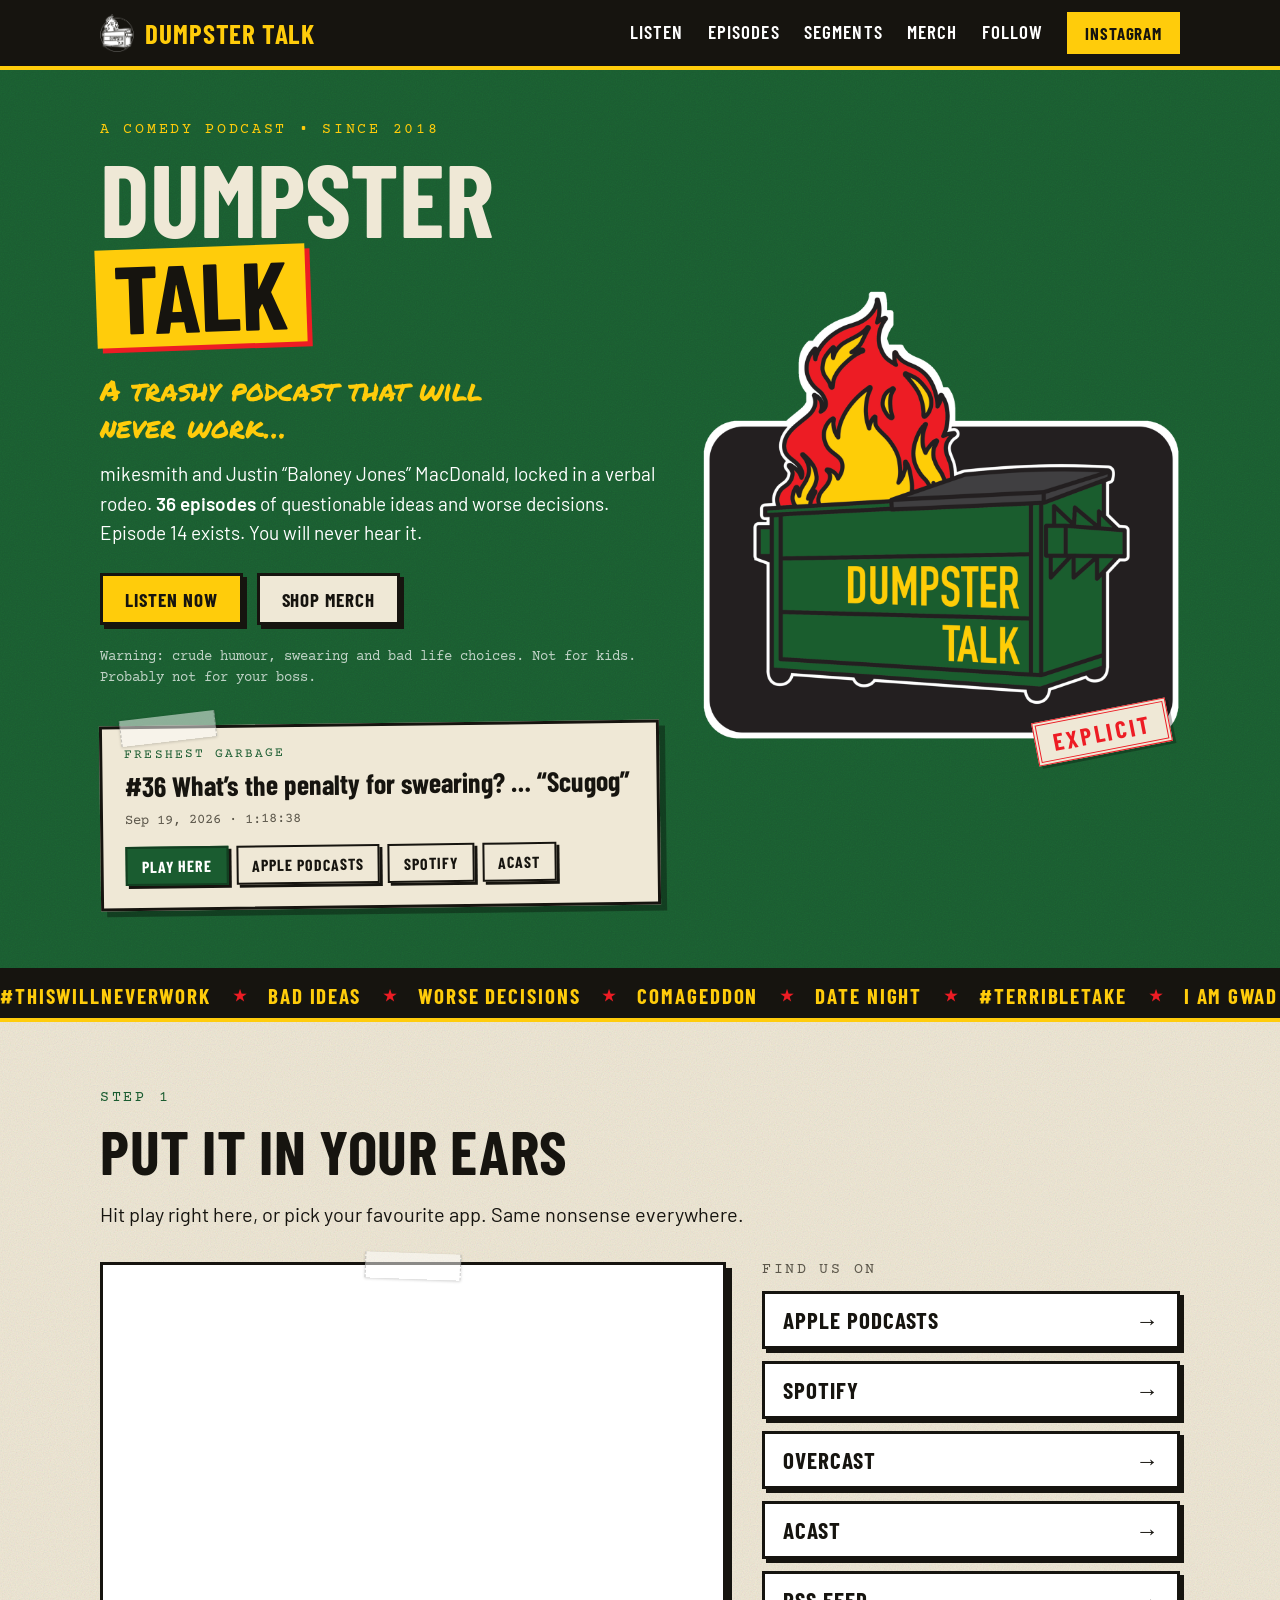
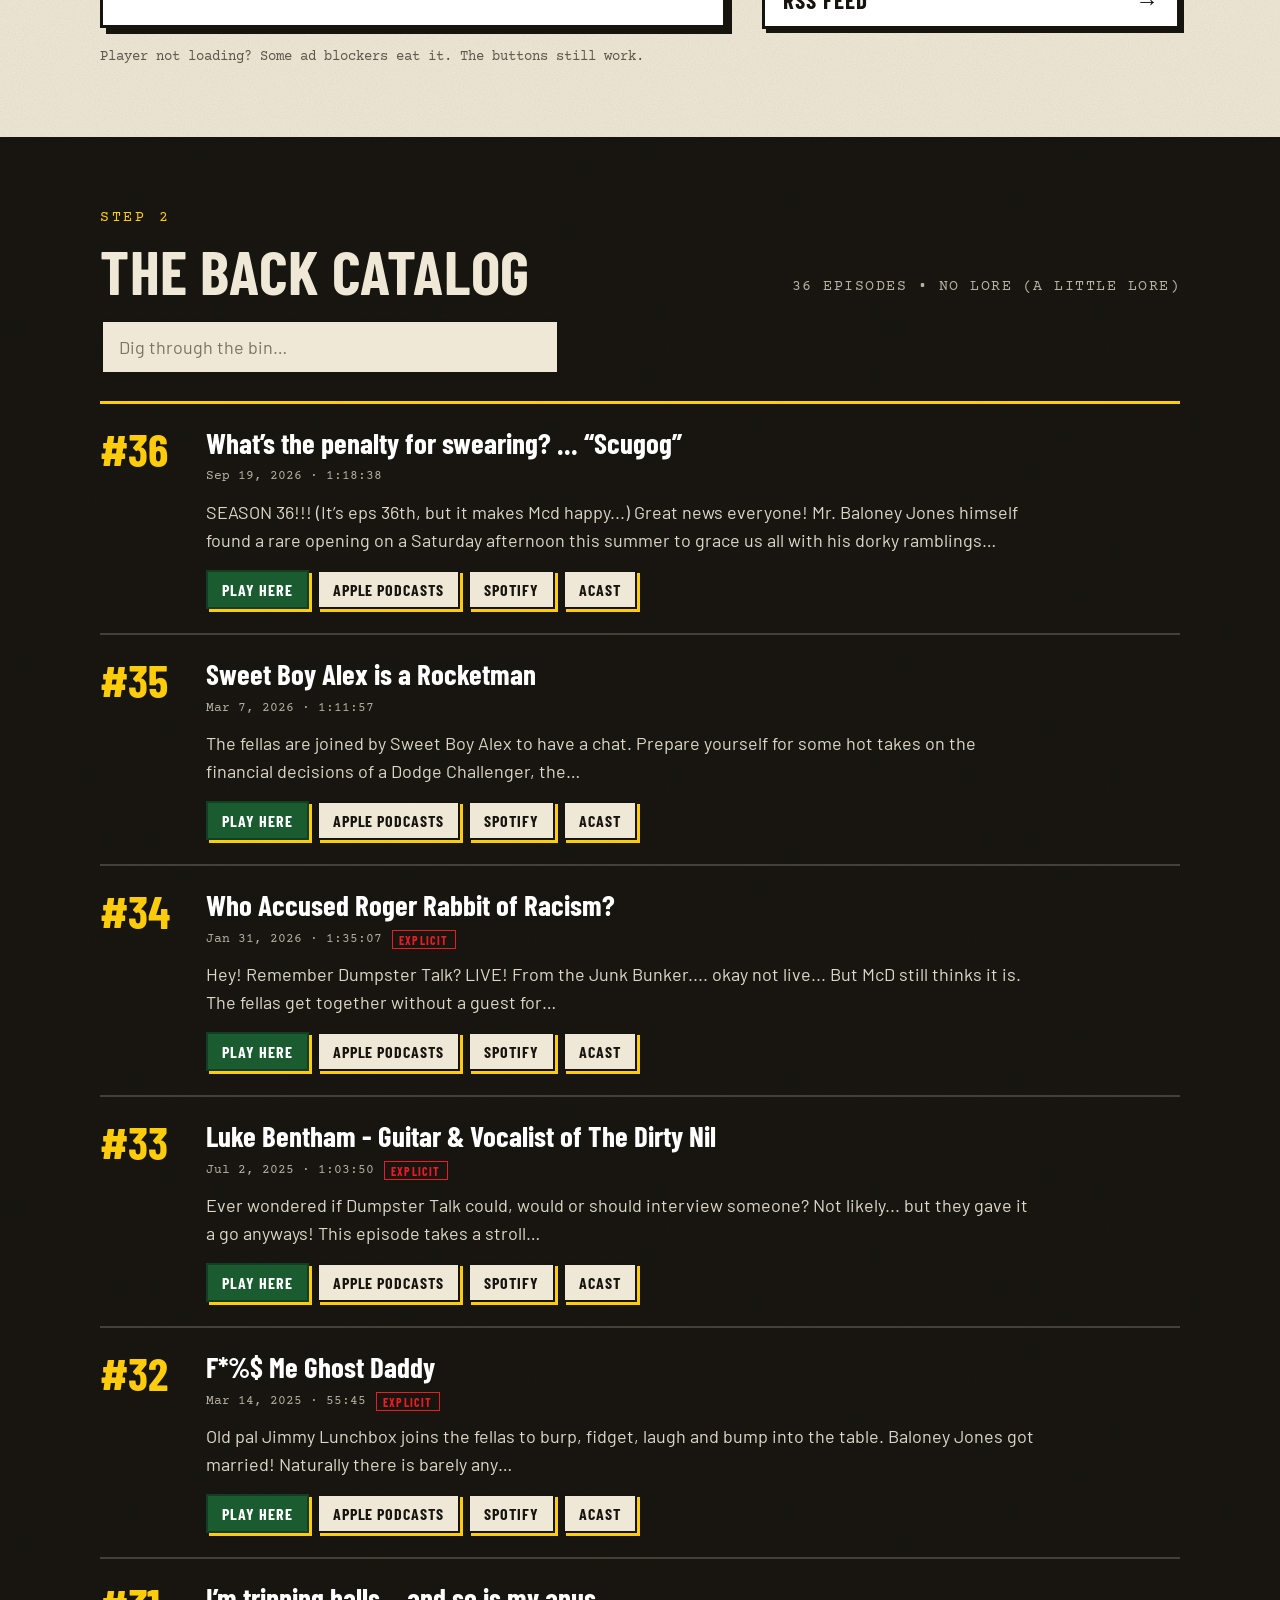
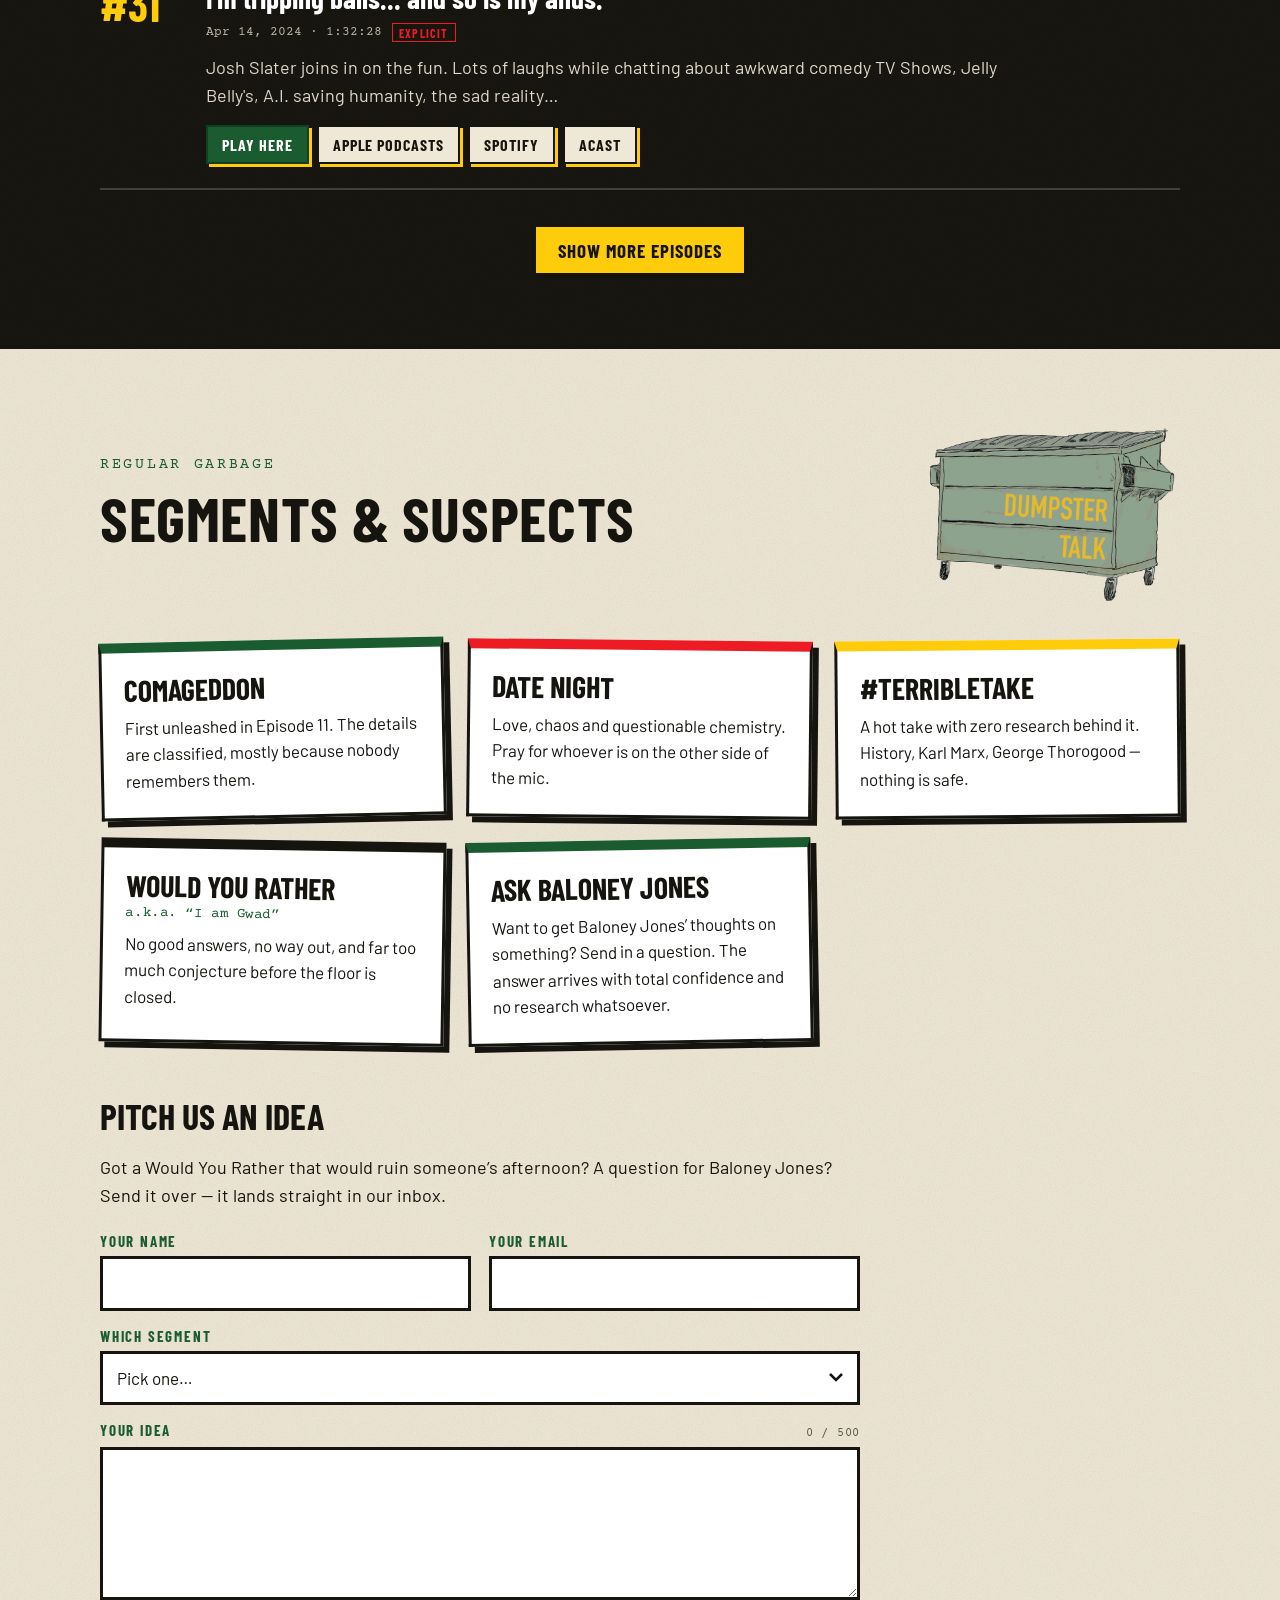
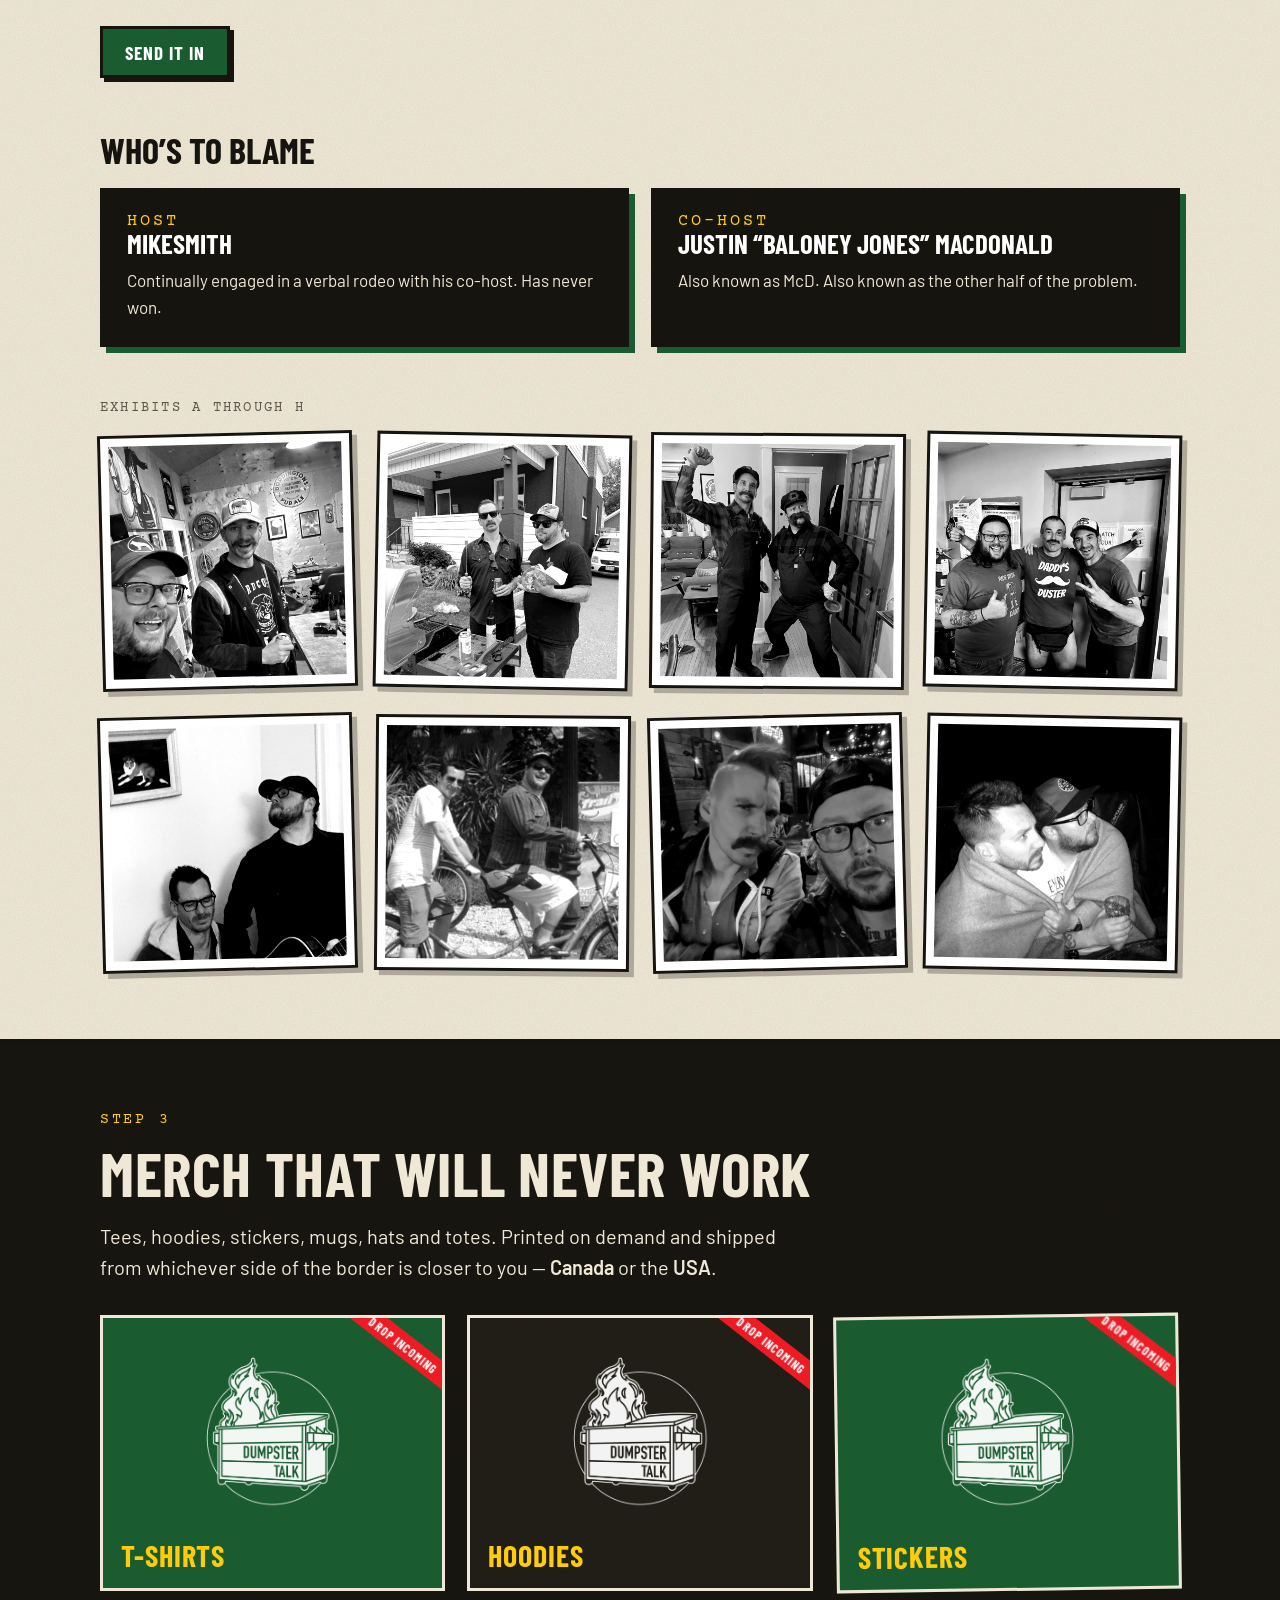
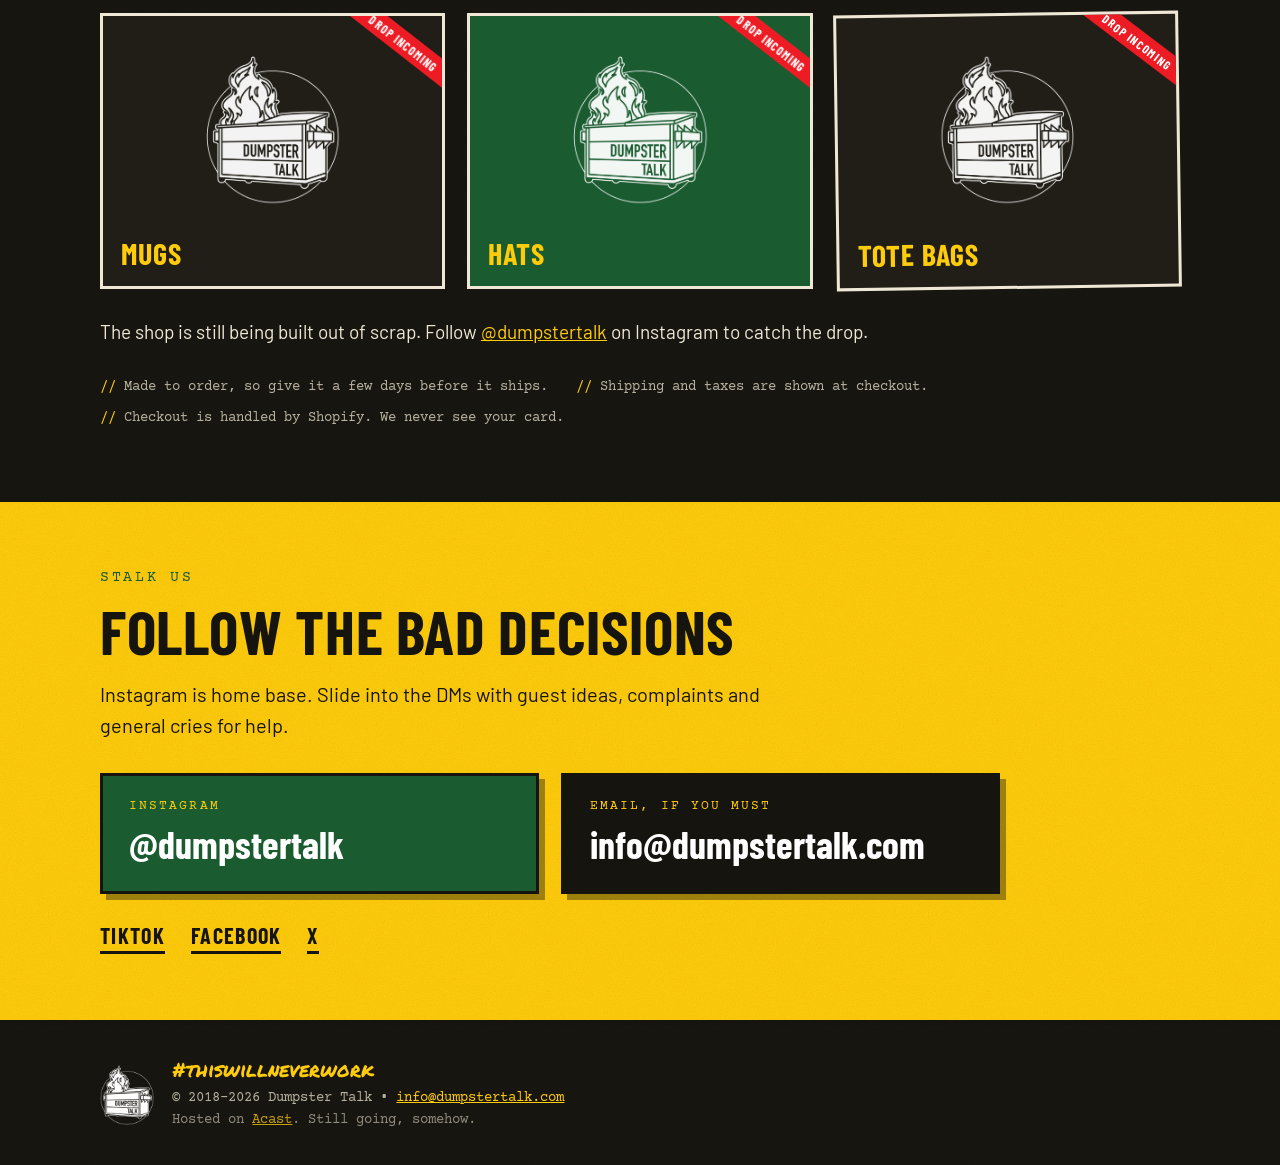
==== commit 337e6e87: "Add files via upload segment submission form update" ====
--- a/index.html
+++ b/index.html
@@ -105,8 +105,8 @@
     <!-- TICKER -->
     <div class="ticker" aria-hidden="true">
       <div class="ticker-track">
-        <span>#thiswillneverwork</span><b>&#9733;</b><span>bad ideas</span><b>&#9733;</b><span>worse decisions</span><b>&#9733;</b><span>comageddon</span><b>&#9733;</b><span>date night</span><b>&#9733;</b><span>#terribletake</span><b>&#9733;</b>
-        <span>#thiswillneverwork</span><b>&#9733;</b><span>bad ideas</span><b>&#9733;</b><span>worse decisions</span><b>&#9733;</b><span>comageddon</span><b>&#9733;</b><span>date night</span><b>&#9733;</b><span>#terribletake</span><b>&#9733;</b>
+        <span>#thiswillneverwork</span><b>&#9733;</b><span>bad ideas</span><b>&#9733;</b><span>worse decisions</span><b>&#9733;</b><span>comageddon</span><b>&#9733;</b><span>date night</span><b>&#9733;</b><span>#terribletake</span><b>&#9733;</b><span>i am gwad</span><b>&#9733;</b>
+        <span>#thiswillneverwork</span><b>&#9733;</b><span>bad ideas</span><b>&#9733;</b><span>worse decisions</span><b>&#9733;</b><span>comageddon</span><b>&#9733;</b><span>date night</span><b>&#9733;</b><span>#terribletake</span><b>&#9733;</b><span>i am gwad</span><b>&#9733;</b>
       </div>
     </div>
 
@@ -121,7 +121,7 @@
           <div>
             <div class="player-box">
               <span class="tape tape-top" aria-hidden="true"></span>
-              <iframe id="player" title="Dumpster Talk player" src="https://embed.acast.com/6254949841eb830014151378?feed=true" width="100%" height="360" frameborder="0" loading="lazy" allow="autoplay; clipboard-write"></iframe>
+              <iframe id="player" title="Dumpster Talk player" src="https://embed.acast.com/6254949841eb830014151378?accentColor=161616&amp;bgColor=ffcc0b&amp;secondaryColor=161616&amp;font-family=Barlow%20Condensed&amp;font-src=https%3A%2F%2Ffonts.googleapis.com%2Fcss%3Ffamily%3DBarlow%2BCondensed&amp;subscribe=false&amp;feed=true" width="100%" height="360" frameborder="0" loading="lazy" allow="autoplay; clipboard-write"></iframe>
             </div>
             <p class="player-note">
               <button class="linklike" id="player-reset" type="button" hidden>&larr; Back to the full episode list in the player</button>
@@ -189,7 +189,57 @@
             <h3>#TerribleTake</h3>
             <p>A hot take with zero research behind it. History, Karl Marx, George Thorogood &mdash; nothing is safe.</p>
           </li>
+          <li class="ticket t4">
+            <h3>Would You Rather</h3>
+            <p class="ticket-aka">a.k.a. &ldquo;I am Gwad&rdquo;</p>
+            <p>No good answers, no way out, and far too much conjecture before the floor is closed.</p>
+          </li>
+          <li class="ticket t5">
+            <h3>Ask Baloney Jones</h3>
+            <p>Want to get Baloney Jones&rsquo; thoughts on something? Send in a question. The answer arrives with total confidence and no research whatsoever.</p>
+          </li>
         </ul>
+
+        <h3 class="sub-title">Pitch us an idea</h3>
+        <p class="form-lede">Got a Would You Rather that would ruin someone&rsquo;s afternoon? A question for Baloney Jones? Send it over &mdash; it lands straight in our inbox.</p>
+
+        <form class="pitch" id="pitch-form" novalidate>
+          <div class="pitch-row">
+            <label class="field">
+              <span class="field-label">Your name</span>
+              <input type="text" name="name" id="pf-name" maxlength="80" autocomplete="name" required>
+            </label>
+            <label class="field">
+              <span class="field-label">Your email</span>
+              <input type="email" name="email" id="pf-email" maxlength="120" autocomplete="email" required>
+            </label>
+          </div>
+
+          <label class="field">
+            <span class="field-label">Which segment</span>
+            <select name="segment" id="pf-segment" required>
+              <option value="">Pick one&hellip;</option>
+              <option>Comageddon</option>
+              <option>Date Night</option>
+              <option>#TerribleTake</option>
+              <option>Would You Rather</option>
+              <option>Ask Baloney Jones</option>
+              <option>Not sure / something else</option>
+            </select>
+          </label>
+
+          <label class="field">
+            <span class="field-label">Your idea <span class="counter" id="pf-count">0 / 500</span></span>
+            <textarea name="message" id="pf-message" maxlength="500" rows="5" required></textarea>
+          </label>
+
+          <input type="checkbox" name="botcheck" class="botcheck" tabindex="-1" autocomplete="off" aria-hidden="true">
+
+          <div class="pitch-actions">
+            <button class="btn btn-green" type="submit" id="pf-submit">Send it in</button>
+            <p class="pitch-status" id="pf-status" role="status" aria-live="polite"></p>
+          </div>
+        </form>
 
         <h3 class="sub-title">Who&rsquo;s to blame</h3>
         <div class="hosts">
@@ -276,6 +326,7 @@
 
   <script src="data/episodes.js"></script>
   <script src="assets/store-config.js"></script>
+  <script src="assets/form-config.js"></script>
   <script src="assets/main.js"></script>
 </body>
 </html>
--- a/assets/style.css
+++ b/assets/style.css
@@ -84,6 +84,9 @@
 .btn:active { transform: translate(2px, 2px); box-shadow: 1px 1px 0 var(--ink); }
 .btn-yellow { background: var(--yellow); }
 .btn-white { background: var(--paper); }
+.btn-green { background: var(--green); color: var(--white); }
+.btn-green:hover { background: var(--green-dark); }
+.btn:disabled { opacity: .55; cursor: wait; transform: none; box-shadow: 4px 4px 0 var(--ink); }
 .btn-sm { padding: 10px 15px 9px; font-size: 17px; box-shadow: 3px 3px 0 var(--ink); }
 .btn-row { display: flex; flex-wrap: wrap; gap: 14px; margin-top: 26px; }
 
@@ -213,9 +216,12 @@
 .ticket { background: var(--white); border: var(--border); padding: 22px 22px 24px; box-shadow: 6px 6px 0 var(--ink); }
 .ticket h3 { font-size: 30px; text-transform: uppercase; margin-bottom: 10px; }
 .ticket p { margin: 0; font-size: 17px; }
+.ticket-aka { font: 400 14px/1 var(--mono) !important; letter-spacing: .04em; color: var(--green); margin: -4px 0 10px !important; }
 .ticket.t1 { transform: rotate(-1.2deg); border-top: 10px solid var(--green); }
 .ticket.t2 { transform: rotate(.6deg); border-top: 10px solid var(--red); }
 .ticket.t3 { transform: rotate(-.5deg); border-top: 10px solid var(--yellow); }
+.ticket.t4 { transform: rotate(.9deg); border-top: 10px solid var(--ink); }
+.ticket.t5 { transform: rotate(-1deg); border-top: 10px solid var(--green); }
 
 .hosts { display: grid; grid-template-columns: repeat(2, 1fr); gap: 22px; }
 .host { background: var(--ink); color: var(--paper); border: var(--border); padding: 22px 24px 24px; box-shadow: 6px 6px 0 var(--green); }
@@ -230,6 +236,42 @@
 .snap:nth-child(even) { transform: rotate(1.1deg); }
 .snap:nth-child(3n) { transform: rotate(.5deg); }
 .snap img { width: 100%; aspect-ratio: 1 / 1; object-fit: cover; object-position: 50% 32%; filter: grayscale(1) contrast(1.05); }
+
+/* ---------- Pitch-an-idea form ---------- */
+.form-lede { font-size: 18px; max-width: 42em; margin: 0 0 24px; }
+.pitch { max-width: 760px; }
+.pitch-row { display: grid; grid-template-columns: 1fr 1fr; gap: 18px; }
+.field { display: block; margin-bottom: 18px; }
+.field-label {
+  display: flex; justify-content: space-between; align-items: baseline; gap: 12px;
+  font: 700 15px/1 var(--head); text-transform: uppercase; letter-spacing: .12em;
+  color: var(--green); margin-bottom: 7px;
+}
+.counter { font: 400 12px/1 var(--mono); letter-spacing: .06em; color: var(--muted); text-transform: none; }
+.counter.over { color: var(--red); }
+.pitch input, .pitch select, .pitch textarea {
+  width: 100%; font: 400 17px/1.45 var(--body); padding: 12px 14px;
+  border: var(--border); background: var(--white); color: var(--ink);
+  border-radius: 0; -webkit-appearance: none; appearance: none;
+}
+.pitch textarea { resize: vertical; min-height: 130px; }
+.pitch select {
+  background-image: url("data:image/svg+xml,%3Csvg xmlns='http://www.w3.org/2000/svg' width='14' height='9'%3E%3Cpath d='M1 1l6 6 6-6' fill='none' stroke='%2316140f' stroke-width='2.5'/%3E%3C/svg%3E");
+  background-repeat: no-repeat; background-position: right 14px center; padding-right: 40px;
+}
+.pitch input:focus, .pitch select:focus, .pitch textarea:focus { outline: 3px solid var(--red); outline-offset: 2px; }
+.pitch .invalid { border-color: var(--red); box-shadow: 3px 3px 0 var(--red); }
+.botcheck { display: none !important; }
+.pitch-actions { display: flex; flex-wrap: wrap; align-items: center; gap: 16px 20px; margin-top: 4px; }
+.pitch-status { margin: 0; font: 400 15px/1.5 var(--mono); }
+.pitch-status.ok { color: var(--green); font-weight: 600; }
+.pitch-status.bad { color: var(--red); }
+.pitch-status a { color: inherit; }
+.pitch-note { font: 400 16px/1.6 var(--mono); max-width: 46em; border-left: 5px solid var(--green); padding-left: 16px; }
+@media (max-width: 640px) {
+  .pitch-row { grid-template-columns: 1fr; gap: 0; }
+  .pitch-actions .btn { width: 100%; text-align: center; }
+}
 
 /* ---------- Merch ---------- */
 .merch-store { min-height: 60px; }
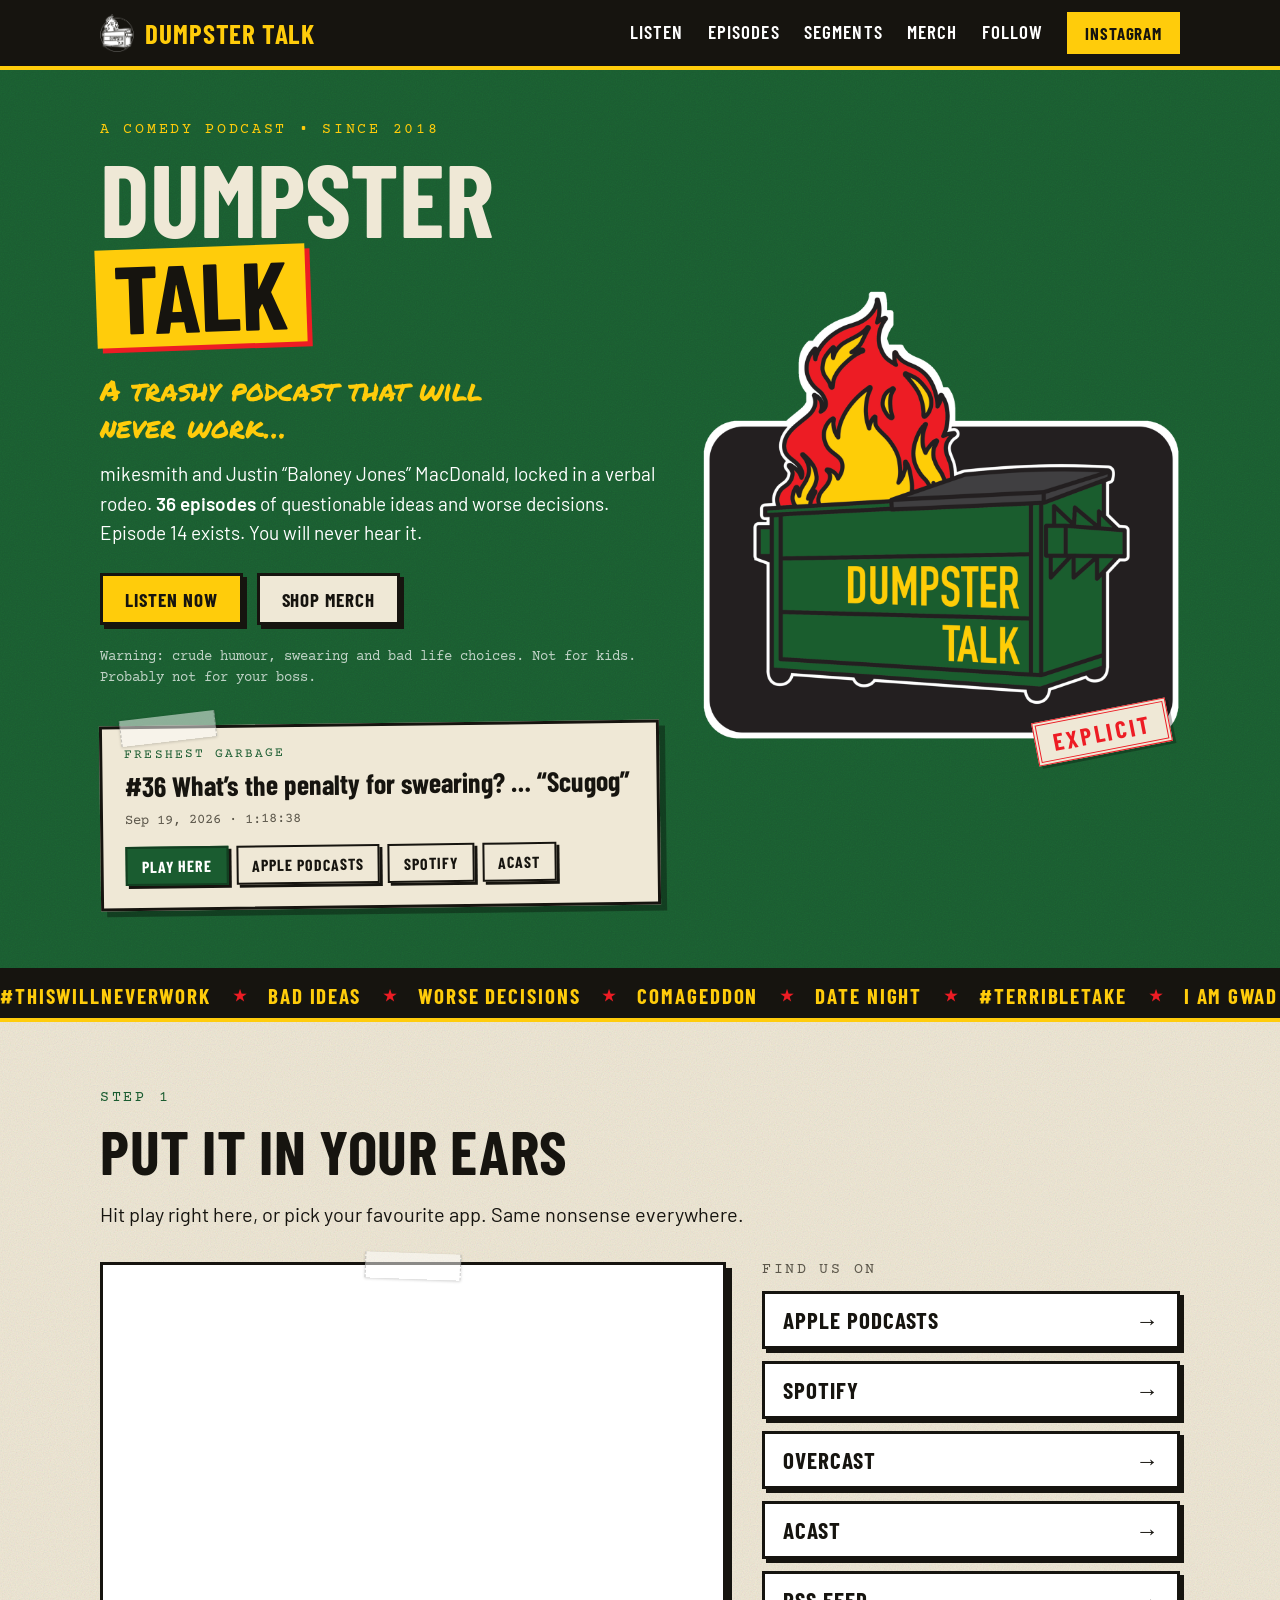
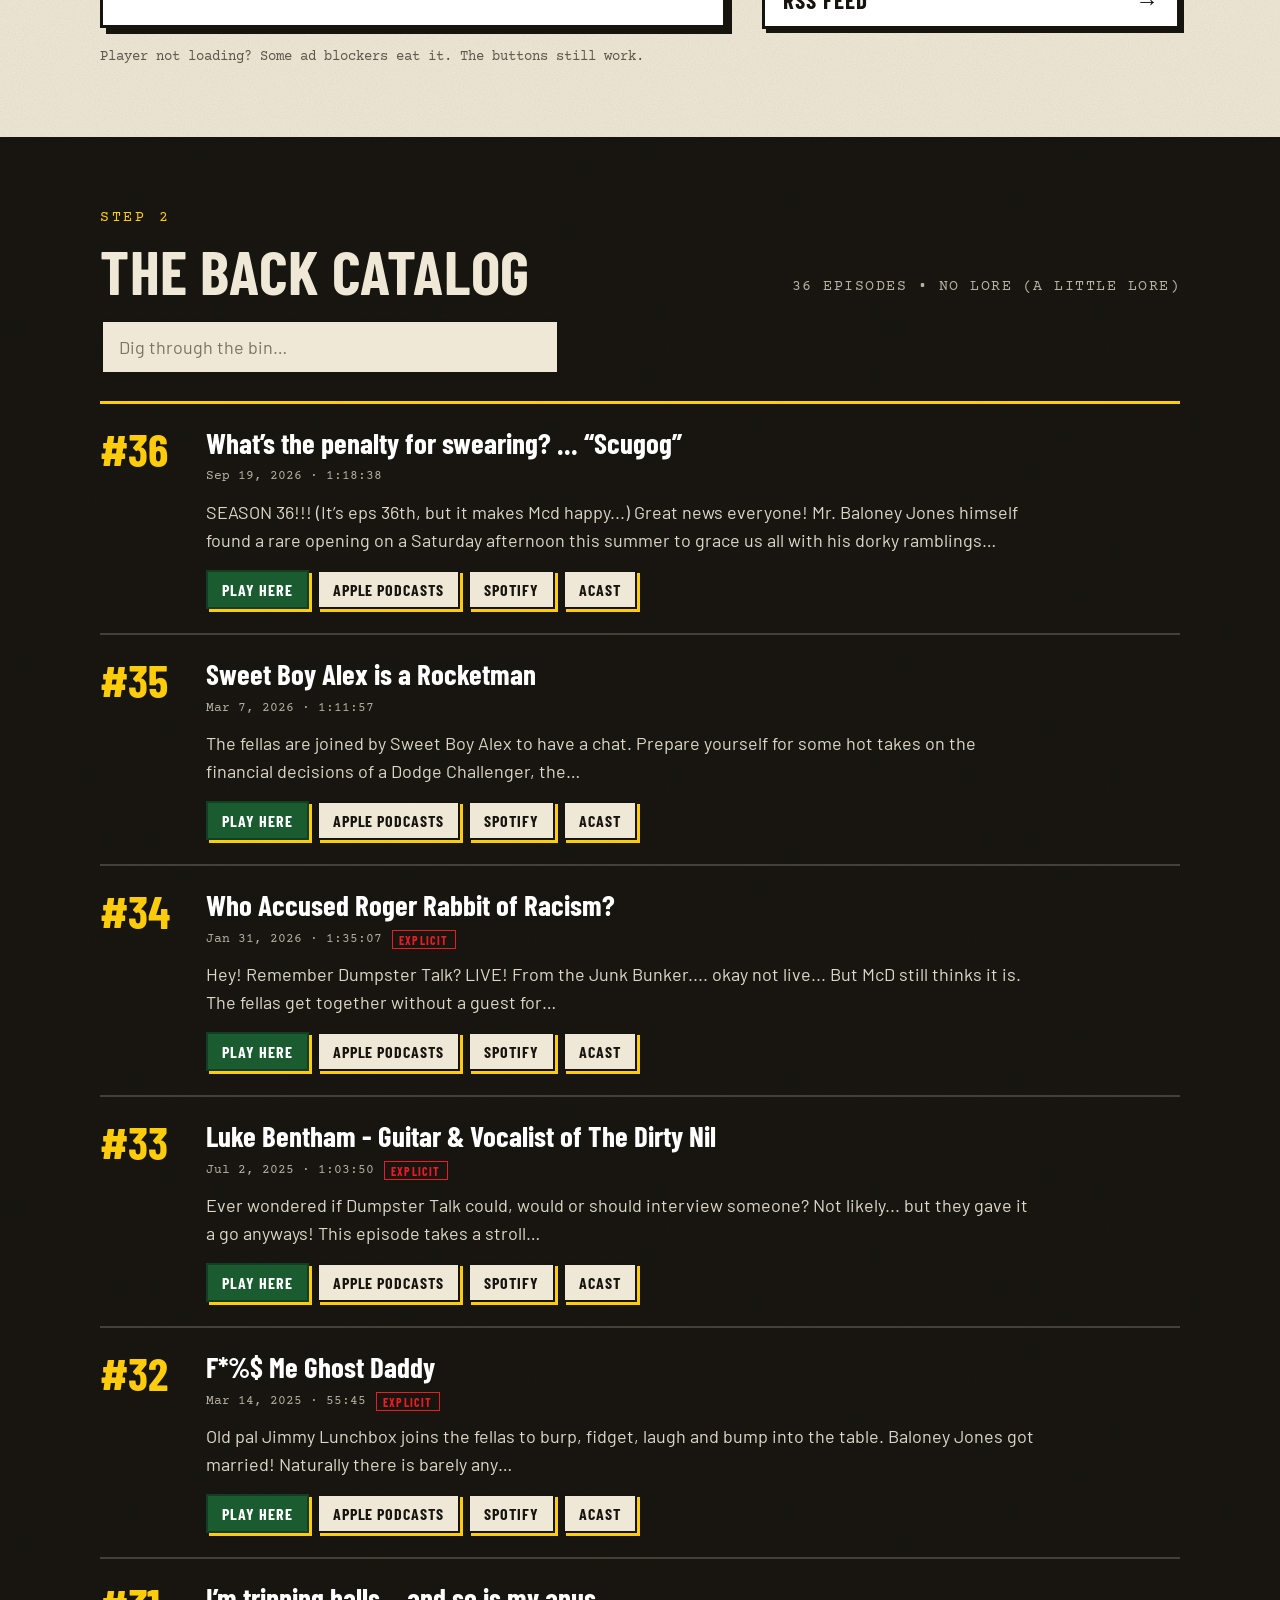
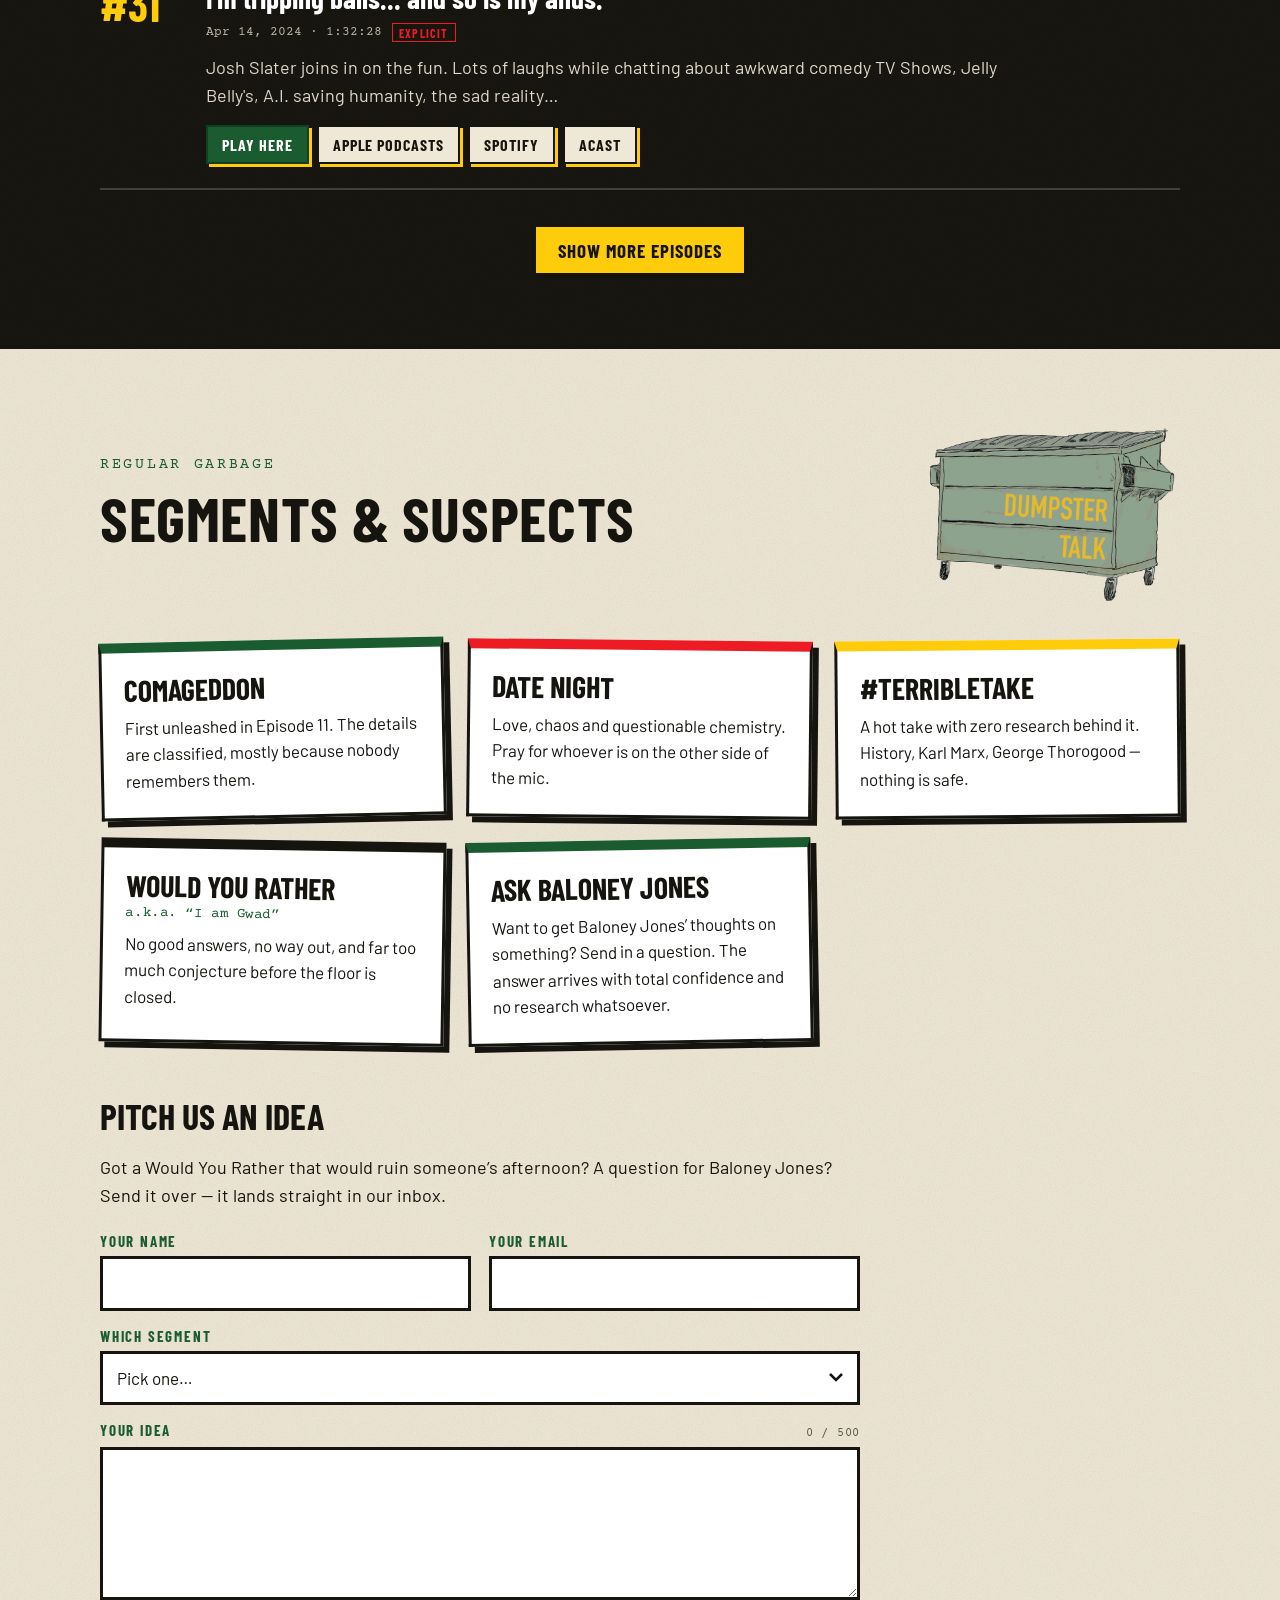
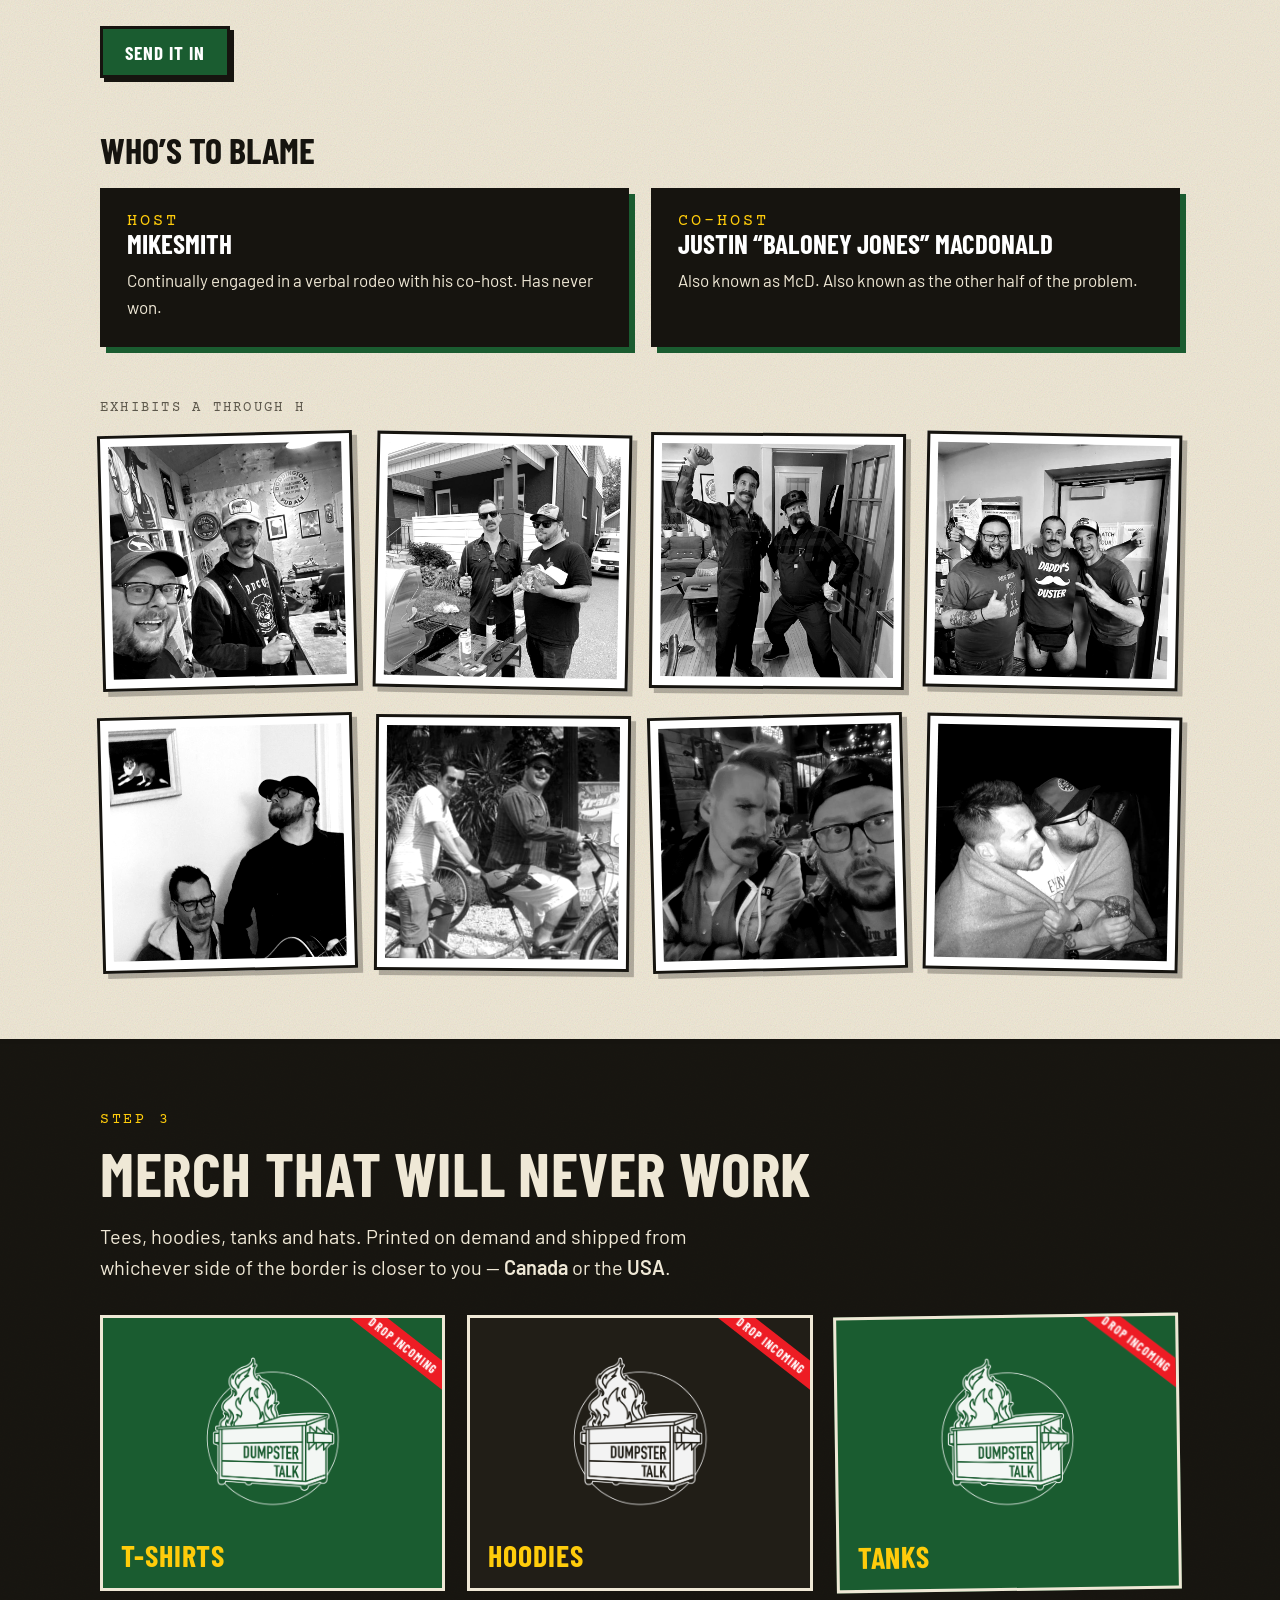
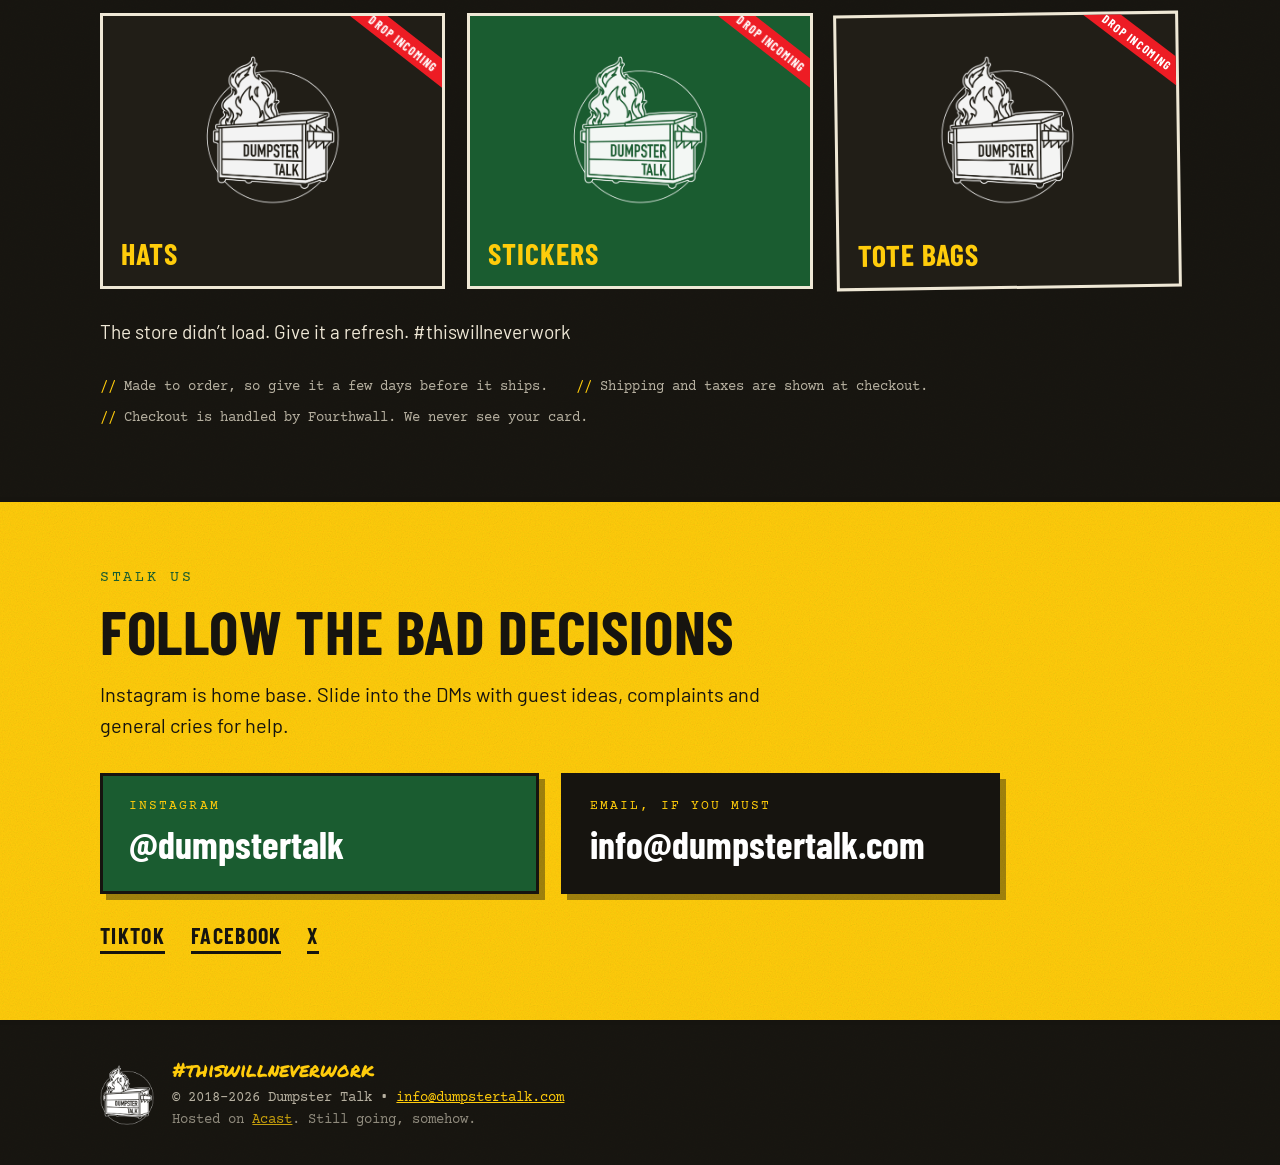
==== commit eed6dbdc: "Add files via upload adding merch update" ====
--- a/index.html
+++ b/index.html
@@ -274,14 +274,14 @@
       <div class="wrap">
         <p class="kicker">Step 3</p>
         <h2 class="section-title">Merch that will never work</h2>
-        <p class="section-lede">Tees, hoodies, stickers, mugs, hats and totes. Printed on demand and shipped from whichever side of the border is closer to you &mdash; <strong>Canada</strong> or the <strong>USA</strong>.</p>
+        <p class="section-lede">Tees, hoodies, tanks and hats. Printed on demand and shipped from whichever side of the border is closer to you &mdash; <strong>Canada</strong> or the <strong>USA</strong>.</p>
 
         <div id="merch-store" class="merch-store" aria-live="polite"></div>
 
         <ul class="merch-notes">
           <li>Made to order, so give it a few days before it ships.</li>
           <li>Shipping and taxes are shown at checkout.</li>
-          <li>Checkout is handled by Shopify. We never see your card.</li>
+          <li>Checkout is handled by Fourthwall. We never see your card.</li>
         </ul>
       </div>
     </section>
--- a/assets/style.css
+++ b/assets/style.css
@@ -268,6 +268,34 @@
 .pitch-status.bad { color: var(--red); }
 .pitch-status a { color: inherit; }
 .pitch-note { font: 400 16px/1.6 var(--mono); max-width: 46em; border-left: 5px solid var(--green); padding-left: 16px; }
+/* ---- live Fourthwall product tiles ---- */
+.prod-grid { list-style: none; margin: 0; padding: 0; display: grid; grid-template-columns: repeat(3, 1fr); gap: 26px 22px; }
+.prod { display: flex; flex-direction: column; }
+.prod:nth-child(3n) { transform: rotate(-.6deg); }
+.prod:nth-child(4n) { transform: rotate(.5deg); }
+.prod-shot { position: relative; aspect-ratio: 1 / 1; border: 3px solid var(--paper); background: #211e17; overflow: hidden; }
+.prod-shot img { width: 100%; height: 100%; object-fit: cover; display: block; }
+.prod-shot img.prod-fallback { object-fit: contain; padding: 22%; opacity: .9; }
+.prod-flag { position: absolute; top: 16px; right: -48px; width: 172px; text-align: center; font: 700 12px/1 var(--head); text-transform: uppercase; letter-spacing: .09em; background: var(--red); color: var(--white); padding: 6px 0 5px; transform: rotate(38deg); }
+.prod-name { margin: 14px 0 2px; font-size: 25px; line-height: 1.05; text-transform: uppercase; color: var(--yellow); letter-spacing: .03em; }
+.prod-price { margin: 0 0 12px; font: 400 15px/1.4 var(--mono); color: var(--paper); }
+.prod-picks { display: flex; flex-wrap: wrap; gap: 10px; margin: 0 0 14px; }
+.prod-pick { flex: 1 1 7rem; }
+.prod-pick-label { display: block; font: 700 11px/1 var(--head); text-transform: uppercase; letter-spacing: .12em; color: var(--dim); margin-bottom: 5px; }
+.prod-pick select { width: 100%; font: 600 16px/1 var(--head); text-transform: uppercase; letter-spacing: .04em; color: var(--ink); background: var(--paper); border: 3px solid var(--paper); border-radius: 0; padding: 9px 8px; }
+.prod-pick select:focus-visible { outline: 3px solid var(--yellow); outline-offset: 2px; }
+.prod-buy { margin-top: auto; text-align: center; }
+.prod-buy.is-off { background: #3a362c; border-color: #3a362c; color: var(--dim); cursor: not-allowed; pointer-events: none; }
+
+@media (max-width: 900px) {
+  .prod-grid { grid-template-columns: repeat(2, 1fr); gap: 20px 16px; }
+  .prod-name { font-size: 21px; }
+}
+@media (max-width: 560px) {
+  .prod-grid { grid-template-columns: 1fr; }
+  .prod { transform: none !important; }
+}
+
 @media (max-width: 640px) {
   .pitch-row { grid-template-columns: 1fr; gap: 0; }
   .pitch-actions .btn { width: 100%; text-align: center; }
